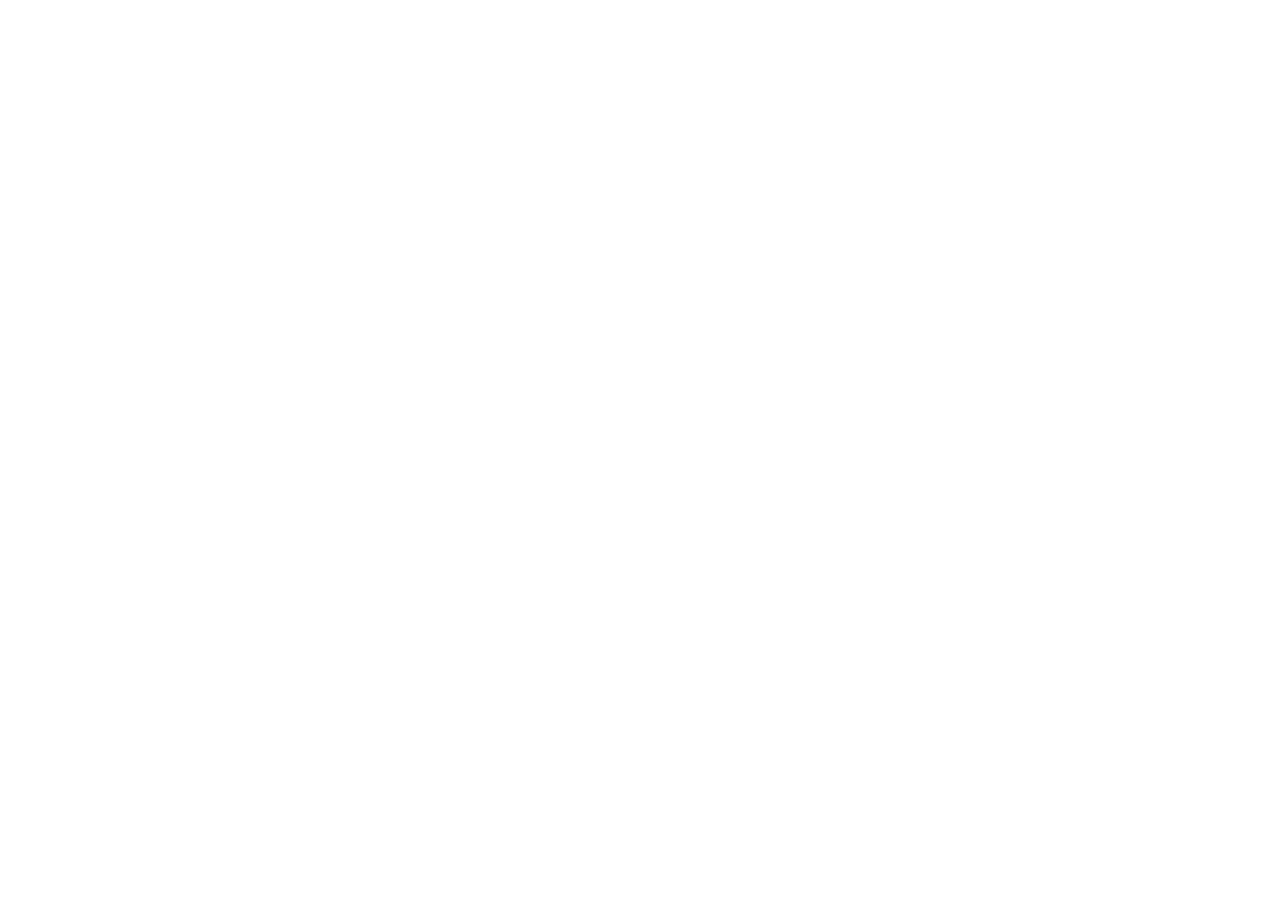
==== index.html @ 3fee432f "init project" ====
<!DOCTYPE html>
<html lang="en">

<head>
    <meta charset="UTF-8">
    <meta name="viewport" content="width=device-width, initial-scale=1.0">
    <title>Document</title>
</head>

<body>

</body>

</html>
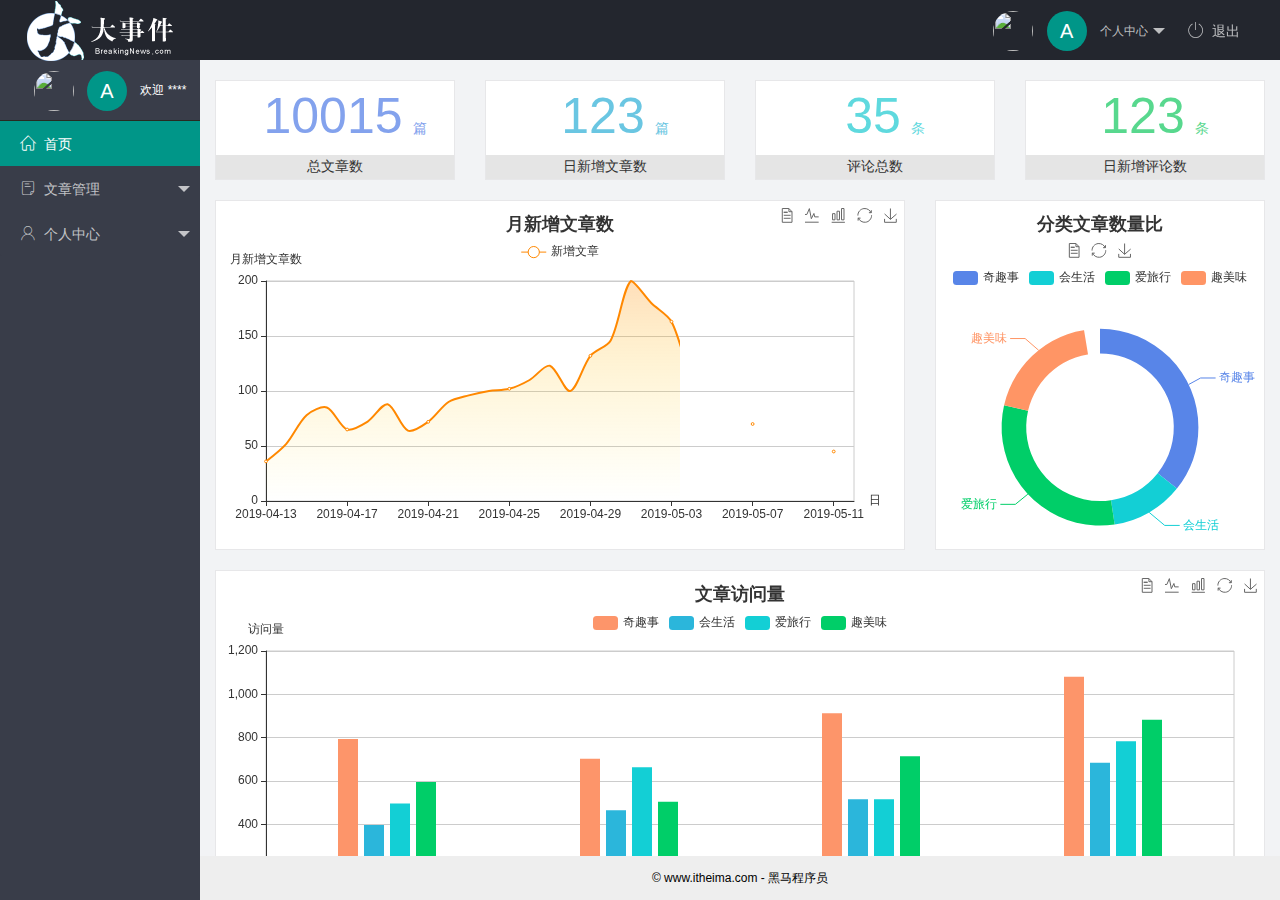
==== commit 5dd682ac: "完成了主页功能" ====
--- a/index.html
+++ b/index.html
@@ -4,11 +4,89 @@
 <head>
     <meta charset="UTF-8">
     <meta name="viewport" content="width=device-width, initial-scale=1.0">
-    <title>Document</title>
+    <title>大事件-后台首页</title>
+    <!-- 引入 layui 的css 文件 -->
+    <link rel="stylesheet" href="/assets/lib/layui/css/layui.css">
+    <!-- 导入字体图表的样式表 -->
+    <link rel="stylesheet" href="/assets/fonts/iconfont.css">
+    <!-- 导入自己的样式表 -->
+    <link rel="stylesheet" href="/assets/css/index.css">
 </head>
 
-<body>
+<body class="layui-layout-body">
+    <div class="layui-layout layui-layout-admin">
+        <!-- 头部区域 -->
+        <div class="layui-header">
+            <div class="layui-logo">
+                <img src="/assets/images/logo.png" alt="">
+            </div>
+            <ul class="layui-nav layui-layout-right">
+                <li class="layui-nav-item">
+                    <a href="javascript:;" class="userinfo">
+                        <img src="http://t.cn/RCzsdCq" class="layui-nav-img">
+                        <span class="text-avatar">A</span>
+                        个人中心
+                    </a>
+                    <dl class="layui-nav-child">
+                        <dd><a href="">基本资料</a></dd>
+                        <dd><a href="">更换头像</a></dd>
+                        <dd><a href="">重置密码</a></dd>
+                    </dl>
+                </li>
+                <li class="layui-nav-item" ><a href="javascript:;" id="btnLogout"><span class="iconfont icon-tuichu"></span>退出</a></li>
+            </ul>
+        </div>
 
+        <div class="layui-side layui-bg-black">
+            <div class="layui-side-scroll">
+                <!-- 头部头像区域 -->
+                <div class="userinfo">
+                    <img src="http://t.cn/RCzsdCq" class="layui-nav-img">
+                    <span class="text-avatar">A</span>
+                    <span id="welcome">欢迎 ****</span>
+                </div>
+                <!-- 左侧导航区域（可配合layui已有的垂直导航） -->
+                <ul class="layui-nav layui-nav-tree" lay-shrink="all">
+                    <li class="layui-nav-item layui-this"><a href="/home/dashboard.html" target="fm"><span
+                                class="iconfont icon-home"></span>首页</a></li>
+                    <li class="layui-nav-item">
+                        <a class="" href="javascript:;"><span class="iconfont icon-16"></span>文章管理</a>
+                        <dl class="layui-nav-child">
+                            <dd><a href="javascript:;"><i class="layui-icon layui-icon-app"></i>文章类别</a></dd>
+                            <dd><a href="javascript:;"><i class="layui-icon layui-icon-app"></i>文章列表</a></dd>
+                            <dd><a href="javascript:;"><i class="layui-icon layui-icon-app"></i>发表文章</a></dd>
+                        </dl>
+                    </li>
+                    <li class="layui-nav-item">
+                        <a href="javascript:;"><span class="iconfont icon-user"></span>个人中心</a>
+                        <dl class="layui-nav-child">
+                            <dd><a href="javascript:;"><i class="layui-icon layui-icon-app"></i>基本资料</a></dd>
+                            <dd><a href="javascript:;"><i class="layui-icon layui-icon-app"></i>更换头像</a></dd>
+                            <dd><a href="javascript:;"><i class="layui-icon layui-icon-app"></i>重置密码</a></dd>
+                        </dl>
+                    </li>
+                </ul>
+            </div>
+        </div>
+
+        <div class="layui-body">
+            <!-- 内容主体区域 -->
+            <iframe name="fm" src="/home/dashboard.html" frameborder="0"></iframe>
+        </div>
+
+        <div class="layui-footer">
+            <!-- 底部固定区域 -->
+            © www.itheima.com - 黑马程序员
+        </div>
+    </div>
+    <!-- 引入layui 的js文件 -->
+    <script src="/assets/lib/layui/layui.all.js"></script>
+    <!-- 引入jQuery文件 -->
+    <script src="/assets/lib/jquery.js"></script>
+    <!-- 引入自己封装的 baseAPI.js 文件 -->
+    <script src="/assets/js/baseAPI.js"></script>
+    <!-- 引入自己的 js 文件 -->
+    <script src="/assets/js/index.js"></script>
 </body>
 
 </html>--- a/assets/lib/layui/css/layui.css
+++ b/assets/lib/layui/css/layui.css
@@ -0,0 +1,2 @@
+/** layui-v2.5.5 MIT License By https://www.layui.com */
+ .layui-inline,img{display:inline-block;vertical-align:middle}h1,h2,h3,h4,h5,h6{font-weight:400}.layui-edge,.layui-header,.layui-inline,.layui-main{position:relative}.layui-body,.layui-edge,.layui-elip{overflow:hidden}.layui-btn,.layui-edge,.layui-inline,img{vertical-align:middle}.layui-btn,.layui-disabled,.layui-icon,.layui-unselect{-moz-user-select:none;-webkit-user-select:none;-ms-user-select:none}.layui-elip,.layui-form-checkbox span,.layui-form-pane .layui-form-label{text-overflow:ellipsis;white-space:nowrap}.layui-breadcrumb,.layui-tree-btnGroup{visibility:hidden}blockquote,body,button,dd,div,dl,dt,form,h1,h2,h3,h4,h5,h6,input,li,ol,p,pre,td,textarea,th,ul{margin:0;padding:0;-webkit-tap-highlight-color:rgba(0,0,0,0)}a:active,a:hover{outline:0}img{border:none}li{list-style:none}table{border-collapse:collapse;border-spacing:0}h4,h5,h6{font-size:100%}button,input,optgroup,option,select,textarea{font-family:inherit;font-size:inherit;font-style:inherit;font-weight:inherit;outline:0}pre{white-space:pre-wrap;white-space:-moz-pre-wrap;white-space:-pre-wrap;white-space:-o-pre-wrap;word-wrap:break-word}body{line-height:24px;font:14px Helvetica Neue,Helvetica,PingFang SC,Tahoma,Arial,sans-serif}hr{height:1px;margin:10px 0;border:0;clear:both}a{color:#333;text-decoration:none}a:hover{color:#777}a cite{font-style:normal;*cursor:pointer}.layui-border-box,.layui-border-box *{box-sizing:border-box}.layui-box,.layui-box *{box-sizing:content-box}.layui-clear{clear:both;*zoom:1}.layui-clear:after{content:'\20';clear:both;*zoom:1;display:block;height:0}.layui-inline{*display:inline;*zoom:1}.layui-edge{display:inline-block;width:0;height:0;border-width:6px;border-style:dashed;border-color:transparent}.layui-edge-top{top:-4px;border-bottom-color:#999;border-bottom-style:solid}.layui-edge-right{border-left-color:#999;border-left-style:solid}.layui-edge-bottom{top:2px;border-top-color:#999;border-top-style:solid}.layui-edge-left{border-right-color:#999;border-right-style:solid}.layui-disabled,.layui-disabled:hover{color:#d2d2d2!important;cursor:not-allowed!important}.layui-circle{border-radius:100%}.layui-show{display:block!important}.layui-hide{display:none!important}@font-face{font-family:layui-icon;src:url(../font/iconfont.eot?v=250);src:url(../font/iconfont.eot?v=250#iefix) format('embedded-opentype'),url(../font/iconfont.woff2?v=250) format('woff2'),url(../font/iconfont.woff?v=250) format('woff'),url(../font/iconfont.ttf?v=250) format('truetype'),url(../font/iconfont.svg?v=250#layui-icon) format('svg')}.layui-icon{font-family:layui-icon!important;font-size:16px;font-style:normal;-webkit-font-smoothing:antialiased;-moz-osx-font-smoothing:grayscale}.layui-icon-reply-fill:before{content:"\e611"}.layui-icon-set-fill:before{content:"\e614"}.layui-icon-menu-fill:before{content:"\e60f"}.layui-icon-search:before{content:"\e615"}.layui-icon-share:before{content:"\e641"}.layui-icon-set-sm:before{content:"\e620"}.layui-icon-engine:before{content:"\e628"}.layui-icon-close:before{content:"\1006"}.layui-icon-close-fill:before{content:"\1007"}.layui-icon-chart-screen:before{content:"\e629"}.layui-icon-star:before{content:"\e600"}.layui-icon-circle-dot:before{content:"\e617"}.layui-icon-chat:before{content:"\e606"}.layui-icon-release:before{content:"\e609"}.layui-icon-list:before{content:"\e60a"}.layui-icon-chart:before{content:"\e62c"}.layui-icon-ok-circle:before{content:"\1005"}.layui-icon-layim-theme:before{content:"\e61b"}.layui-icon-table:before{content:"\e62d"}.layui-icon-right:before{content:"\e602"}.layui-icon-left:before{content:"\e603"}.layui-icon-cart-simple:before{content:"\e698"}.layui-icon-face-cry:before{content:"\e69c"}.layui-icon-face-smile:before{content:"\e6af"}.layui-icon-survey:before{content:"\e6b2"}.layui-icon-tree:before{content:"\e62e"}.layui-icon-upload-circle:before{content:"\e62f"}.layui-icon-add-circle:before{content:"\e61f"}.layui-icon-download-circle:before{content:"\e601"}.layui-icon-templeate-1:before{content:"\e630"}.layui-icon-util:before{content:"\e631"}.layui-icon-face-surprised:before{content:"\e664"}.layui-icon-edit:before{content:"\e642"}.layui-icon-speaker:before{content:"\e645"}.layui-icon-down:before{content:"\e61a"}.layui-icon-file:before{content:"\e621"}.layui-icon-layouts:before{content:"\e632"}.layui-icon-rate-half:before{content:"\e6c9"}.layui-icon-add-circle-fine:before{content:"\e608"}.layui-icon-prev-circle:before{content:"\e633"}.layui-icon-read:before{content:"\e705"}.layui-icon-404:before{content:"\e61c"}.layui-icon-carousel:before{content:"\e634"}.layui-icon-help:before{content:"\e607"}.layui-icon-code-circle:before{content:"\e635"}.layui-icon-water:before{content:"\e636"}.layui-icon-username:before{content:"\e66f"}.layui-icon-find-fill:before{content:"\e670"}.layui-icon-about:before{content:"\e60b"}.layui-icon-location:before{content:"\e715"}.layui-icon-up:before{content:"\e619"}.layui-icon-pause:before{content:"\e651"}.layui-icon-date:before{content:"\e637"}.layui-icon-layim-uploadfile:before{content:"\e61d"}.layui-icon-delete:before{content:"\e640"}.layui-icon-play:before{content:"\e652"}.layui-icon-top:before{content:"\e604"}.layui-icon-friends:before{content:"\e612"}.layui-icon-refresh-3:before{content:"\e9aa"}.layui-icon-ok:before{content:"\e605"}.layui-icon-layer:before{content:"\e638"}.layui-icon-face-smile-fine:before{content:"\e60c"}.layui-icon-dollar:before{content:"\e659"}.layui-icon-group:before{content:"\e613"}.layui-icon-layim-download:before{content:"\e61e"}.layui-icon-picture-fine:before{content:"\e60d"}.layui-icon-link:before{content:"\e64c"}.layui-icon-diamond:before{content:"\e735"}.layui-icon-log:before{content:"\e60e"}.layui-icon-rate-solid:before{content:"\e67a"}.layui-icon-fonts-del:before{content:"\e64f"}.layui-icon-unlink:before{content:"\e64d"}.layui-icon-fonts-clear:before{content:"\e639"}.layui-icon-triangle-r:before{content:"\e623"}.layui-icon-circle:before{content:"\e63f"}.layui-icon-radio:before{content:"\e643"}.layui-icon-align-center:before{content:"\e647"}.layui-icon-align-right:before{content:"\e648"}.layui-icon-align-left:before{content:"\e649"}.layui-icon-loading-1:before{content:"\e63e"}.layui-icon-return:before{content:"\e65c"}.layui-icon-fonts-strong:before{content:"\e62b"}.layui-icon-upload:before{content:"\e67c"}.layui-icon-dialogue:before{content:"\e63a"}.layui-icon-video:before{content:"\e6ed"}.layui-icon-headset:before{content:"\e6fc"}.layui-icon-cellphone-fine:before{content:"\e63b"}.layui-icon-add-1:before{content:"\e654"}.layui-icon-face-smile-b:before{content:"\e650"}.layui-icon-fonts-html:before{content:"\e64b"}.layui-icon-form:before{content:"\e63c"}.layui-icon-cart:before{content:"\e657"}.layui-icon-camera-fill:before{content:"\e65d"}.layui-icon-tabs:before{content:"\e62a"}.layui-icon-fonts-code:before{content:"\e64e"}.layui-icon-fire:before{content:"\e756"}.layui-icon-set:before{content:"\e716"}.layui-icon-fonts-u:before{content:"\e646"}.layui-icon-triangle-d:before{content:"\e625"}.layui-icon-tips:before{content:"\e702"}.layui-icon-picture:before{content:"\e64a"}.layui-icon-more-vertical:before{content:"\e671"}.layui-icon-flag:before{content:"\e66c"}.layui-icon-loading:before{content:"\e63d"}.layui-icon-fonts-i:before{content:"\e644"}.layui-icon-refresh-1:before{content:"\e666"}.layui-icon-rmb:before{content:"\e65e"}.layui-icon-home:before{content:"\e68e"}.layui-icon-user:before{content:"\e770"}.layui-icon-notice:before{content:"\e667"}.layui-icon-login-weibo:before{content:"\e675"}.layui-icon-voice:before{content:"\e688"}.layui-icon-upload-drag:before{content:"\e681"}.layui-icon-login-qq:before{content:"\e676"}.layui-icon-snowflake:before{content:"\e6b1"}.layui-icon-file-b:before{content:"\e655"}.layui-icon-template:before{content:"\e663"}.layui-icon-auz:before{content:"\e672"}.layui-icon-console:before{content:"\e665"}.layui-icon-app:before{content:"\e653"}.layui-icon-prev:before{content:"\e65a"}.layui-icon-website:before{content:"\e7ae"}.layui-icon-next:before{content:"\e65b"}.layui-icon-component:before{content:"\e857"}.layui-icon-more:before{content:"\e65f"}.layui-icon-login-wechat:before{content:"\e677"}.layui-icon-shrink-right:before{content:"\e668"}.layui-icon-spread-left:before{content:"\e66b"}.layui-icon-camera:before{content:"\e660"}.layui-icon-note:before{content:"\e66e"}.layui-icon-refresh:before{content:"\e669"}.layui-icon-female:before{content:"\e661"}.layui-icon-male:before{content:"\e662"}.layui-icon-password:before{content:"\e673"}.layui-icon-senior:before{content:"\e674"}.layui-icon-theme:before{content:"\e66a"}.layui-icon-tread:before{content:"\e6c5"}.layui-icon-praise:before{content:"\e6c6"}.layui-icon-star-fill:before{content:"\e658"}.layui-icon-rate:before{content:"\e67b"}.layui-icon-template-1:before{content:"\e656"}.layui-icon-vercode:before{content:"\e679"}.layui-icon-cellphone:before{content:"\e678"}.layui-icon-screen-full:before{content:"\e622"}.layui-icon-screen-restore:before{content:"\e758"}.layui-icon-cols:before{content:"\e610"}.layui-icon-export:before{content:"\e67d"}.layui-icon-print:before{content:"\e66d"}.layui-icon-slider:before{content:"\e714"}.layui-icon-addition:before{content:"\e624"}.layui-icon-subtraction:before{content:"\e67e"}.layui-icon-service:before{content:"\e626"}.layui-icon-transfer:before{content:"\e691"}.layui-main{width:1140px;margin:0 auto}.layui-header{z-index:1000;height:60px}.layui-header a:hover{transition:all .5s;-webkit-transition:all .5s}.layui-side{position:fixed;left:0;top:0;bottom:0;z-index:999;width:200px;overflow-x:hidden}.layui-side-scroll{position:relative;width:220px;height:100%;overflow-x:hidden}.layui-body{position:absolute;left:200px;right:0;top:0;bottom:0;z-index:998;width:auto;overflow-y:auto;box-sizing:border-box}.layui-layout-body{overflow:hidden}.layui-layout-admin .layui-header{background-color:#23262E}.layui-layout-admin .layui-side{top:60px;width:200px;overflow-x:hidden}.layui-layout-admin .layui-body{position:fixed;top:60px;bottom:44px}.layui-layout-admin .layui-main{width:auto;margin:0 15px}.layui-layout-admin .layui-footer{position:fixed;left:200px;right:0;bottom:0;height:44px;line-height:44px;padding:0 15px;background-color:#eee}.layui-layout-admin .layui-logo{position:absolute;left:0;top:0;width:200px;height:100%;line-height:60px;text-align:center;color:#009688;font-size:16px}.layui-layout-admin .layui-header .layui-nav{background:0 0}.layui-layout-left{position:absolute!important;left:200px;top:0}.layui-layout-right{position:absolute!important;right:0;top:0}.layui-container{position:relative;margin:0 auto;padding:0 15px;box-sizing:border-box}.layui-fluid{position:relative;margin:0 auto;padding:0 15px}.layui-row:after,.layui-row:before{content:'';display:block;clear:both}.layui-col-lg1,.layui-col-lg10,.layui-col-lg11,.layui-col-lg12,.layui-col-lg2,.layui-col-lg3,.layui-col-lg4,.layui-col-lg5,.layui-col-lg6,.layui-col-lg7,.layui-col-lg8,.layui-col-lg9,.layui-col-md1,.layui-col-md10,.layui-col-md11,.layui-col-md12,.layui-col-md2,.layui-col-md3,.layui-col-md4,.layui-col-md5,.layui-col-md6,.layui-col-md7,.layui-col-md8,.layui-col-md9,.layui-col-sm1,.layui-col-sm10,.layui-col-sm11,.layui-col-sm12,.layui-col-sm2,.layui-col-sm3,.layui-col-sm4,.layui-col-sm5,.layui-col-sm6,.layui-col-sm7,.layui-col-sm8,.layui-col-sm9,.layui-col-xs1,.layui-col-xs10,.layui-col-xs11,.layui-col-xs12,.layui-col-xs2,.layui-col-xs3,.layui-col-xs4,.layui-col-xs5,.layui-col-xs6,.layui-col-xs7,.layui-col-xs8,.layui-col-xs9{position:relative;display:block;box-sizing:border-box}.layui-col-xs1,.layui-col-xs10,.layui-col-xs11,.layui-col-xs12,.layui-col-xs2,.layui-col-xs3,.layui-col-xs4,.layui-col-xs5,.layui-col-xs6,.layui-col-xs7,.layui-col-xs8,.layui-col-xs9{float:left}.layui-col-xs1{width:8.33333333%}.layui-col-xs2{width:16.66666667%}.layui-col-xs3{width:25%}.layui-col-xs4{width:33.33333333%}.layui-col-xs5{width:41.66666667%}.layui-col-xs6{width:50%}.layui-col-xs7{width:58.33333333%}.layui-col-xs8{width:66.66666667%}.layui-col-xs9{width:75%}.layui-col-xs10{width:83.33333333%}.layui-col-xs11{width:91.66666667%}.layui-col-xs12{width:100%}.layui-col-xs-offset1{margin-left:8.33333333%}.layui-col-xs-offset2{margin-left:16.66666667%}.layui-col-xs-offset3{margin-left:25%}.layui-col-xs-offset4{margin-left:33.33333333%}.layui-col-xs-offset5{margin-left:41.66666667%}.layui-col-xs-offset6{margin-left:50%}.layui-col-xs-offset7{margin-left:58.33333333%}.layui-col-xs-offset8{margin-left:66.66666667%}.layui-col-xs-offset9{margin-left:75%}.layui-col-xs-offset10{margin-left:83.33333333%}.layui-col-xs-offset11{margin-left:91.66666667%}.layui-col-xs-offset12{margin-left:100%}@media screen and (max-width:768px){.layui-hide-xs{display:none!important}.layui-show-xs-block{display:block!important}.layui-show-xs-inline{display:inline!important}.layui-show-xs-inline-block{display:inline-block!important}}@media screen and (min-width:768px){.layui-container{width:750px}.layui-hide-sm{display:none!important}.layui-show-sm-block{display:block!important}.layui-show-sm-inline{display:inline!important}.layui-show-sm-inline-block{display:inline-block!important}.layui-col-sm1,.layui-col-sm10,.layui-col-sm11,.layui-col-sm12,.layui-col-sm2,.layui-col-sm3,.layui-col-sm4,.layui-col-sm5,.layui-col-sm6,.layui-col-sm7,.layui-col-sm8,.layui-col-sm9{float:left}.layui-col-sm1{width:8.33333333%}.layui-col-sm2{width:16.66666667%}.layui-col-sm3{width:25%}.layui-col-sm4{width:33.33333333%}.layui-col-sm5{width:41.66666667%}.layui-col-sm6{width:50%}.layui-col-sm7{width:58.33333333%}.layui-col-sm8{width:66.66666667%}.layui-col-sm9{width:75%}.layui-col-sm10{width:83.33333333%}.layui-col-sm11{width:91.66666667%}.layui-col-sm12{width:100%}.layui-col-sm-offset1{margin-left:8.33333333%}.layui-col-sm-offset2{margin-left:16.66666667%}.layui-col-sm-offset3{margin-left:25%}.layui-col-sm-offset4{margin-left:33.33333333%}.layui-col-sm-offset5{margin-left:41.66666667%}.layui-col-sm-offset6{margin-left:50%}.layui-col-sm-offset7{margin-left:58.33333333%}.layui-col-sm-offset8{margin-left:66.66666667%}.layui-col-sm-offset9{margin-left:75%}.layui-col-sm-offset10{margin-left:83.33333333%}.layui-col-sm-offset11{margin-left:91.66666667%}.layui-col-sm-offset12{margin-left:100%}}@media screen and (min-width:992px){.layui-container{width:970px}.layui-hide-md{display:none!important}.layui-show-md-block{display:block!important}.layui-show-md-inline{display:inline!important}.layui-show-md-inline-block{display:inline-block!important}.layui-col-md1,.layui-col-md10,.layui-col-md11,.layui-col-md12,.layui-col-md2,.layui-col-md3,.layui-col-md4,.layui-col-md5,.layui-col-md6,.layui-col-md7,.layui-col-md8,.layui-col-md9{float:left}.layui-col-md1{width:8.33333333%}.layui-col-md2{width:16.66666667%}.layui-col-md3{width:25%}.layui-col-md4{width:33.33333333%}.layui-col-md5{width:41.66666667%}.layui-col-md6{width:50%}.layui-col-md7{width:58.33333333%}.layui-col-md8{width:66.66666667%}.layui-col-md9{width:75%}.layui-col-md10{width:83.33333333%}.layui-col-md11{width:91.66666667%}.layui-col-md12{width:100%}.layui-col-md-offset1{margin-left:8.33333333%}.layui-col-md-offset2{margin-left:16.66666667%}.layui-col-md-offset3{margin-left:25%}.layui-col-md-offset4{margin-left:33.33333333%}.layui-col-md-offset5{margin-left:41.66666667%}.layui-col-md-offset6{margin-left:50%}.layui-col-md-offset7{margin-left:58.33333333%}.layui-col-md-offset8{margin-left:66.66666667%}.layui-col-md-offset9{margin-left:75%}.layui-col-md-offset10{margin-left:83.33333333%}.layui-col-md-offset11{margin-left:91.66666667%}.layui-col-md-offset12{margin-left:100%}}@media screen and (min-width:1200px){.layui-container{width:1170px}.layui-hide-lg{display:none!important}.layui-show-lg-block{display:block!important}.layui-show-lg-inline{display:inline!important}.layui-show-lg-inline-block{display:inline-block!important}.layui-col-lg1,.layui-col-lg10,.layui-col-lg11,.layui-col-lg12,.layui-col-lg2,.layui-col-lg3,.layui-col-lg4,.layui-col-lg5,.layui-col-lg6,.layui-col-lg7,.layui-col-lg8,.layui-col-lg9{float:left}.layui-col-lg1{width:8.33333333%}.layui-col-lg2{width:16.66666667%}.layui-col-lg3{width:25%}.layui-col-lg4{width:33.33333333%}.layui-col-lg5{width:41.66666667%}.layui-col-lg6{width:50%}.layui-col-lg7{width:58.33333333%}.layui-col-lg8{width:66.66666667%}.layui-col-lg9{width:75%}.layui-col-lg10{width:83.33333333%}.layui-col-lg11{width:91.66666667%}.layui-col-lg12{width:100%}.layui-col-lg-offset1{margin-left:8.33333333%}.layui-col-lg-offset2{margin-left:16.66666667%}.layui-col-lg-offset3{margin-left:25%}.layui-col-lg-offset4{margin-left:33.33333333%}.layui-col-lg-offset5{margin-left:41.66666667%}.layui-col-lg-offset6{margin-left:50%}.layui-col-lg-offset7{margin-left:58.33333333%}.layui-col-lg-offset8{margin-left:66.66666667%}.layui-col-lg-offset9{margin-left:75%}.layui-col-lg-offset10{margin-left:83.33333333%}.layui-col-lg-offset11{margin-left:91.66666667%}.layui-col-lg-offset12{margin-left:100%}}.layui-col-space1{margin:-.5px}.layui-col-space1>*{padding:.5px}.layui-col-space3{margin:-1.5px}.layui-col-space3>*{padding:1.5px}.layui-col-space5{margin:-2.5px}.layui-col-space5>*{padding:2.5px}.layui-col-space8{margin:-3.5px}.layui-col-space8>*{padding:3.5px}.layui-col-space10{margin:-5px}.layui-col-space10>*{padding:5px}.layui-col-space12{margin:-6px}.layui-col-space12>*{padding:6px}.layui-col-space15{margin:-7.5px}.layui-col-space15>*{padding:7.5px}.layui-col-space18{margin:-9px}.layui-col-space18>*{padding:9px}.layui-col-space20{margin:-10px}.layui-col-space20>*{padding:10px}.layui-col-space22{margin:-11px}.layui-col-space22>*{padding:11px}.layui-col-space25{margin:-12.5px}.layui-col-space25>*{padding:12.5px}.layui-col-space30{margin:-15px}.layui-col-space30>*{padding:15px}.layui-btn,.layui-input,.layui-select,.layui-textarea,.layui-upload-button{outline:0;-webkit-appearance:none;transition:all .3s;-webkit-transition:all .3s;box-sizing:border-box}.layui-elem-quote{margin-bottom:10px;padding:15px;line-height:22px;border-left:5px solid #009688;border-radius:0 2px 2px 0;background-color:#f2f2f2}.layui-quote-nm{border-style:solid;border-width:1px 1px 1px 5px;background:0 0}.layui-elem-field{margin-bottom:10px;padding:0;border-width:1px;border-style:solid}.layui-elem-field legend{margin-left:20px;padding:0 10px;font-size:20px;font-weight:300}.layui-field-title{margin:10px 0 20px;border-width:1px 0 0}.layui-field-box{padding:10px 15px}.layui-field-title .layui-field-box{padding:10px 0}.layui-progress{position:relative;height:6px;border-radius:20px;background-color:#e2e2e2}.layui-progress-bar{position:absolute;left:0;top:0;width:0;max-width:100%;height:6px;border-radius:20px;text-align:right;background-color:#5FB878;transition:all .3s;-webkit-transition:all .3s}.layui-progress-big,.layui-progress-big .layui-progress-bar{height:18px;line-height:18px}.layui-progress-text{position:relative;top:-20px;line-height:18px;font-size:12px;color:#666}.layui-progress-big .layui-progress-text{position:static;padding:0 10px;color:#fff}.layui-collapse{border-width:1px;border-style:solid;border-radius:2px}.layui-colla-content,.layui-colla-item{border-top-width:1px;border-top-style:solid}.layui-colla-item:first-child{border-top:none}.layui-colla-title{position:relative;height:42px;line-height:42px;padding:0 15px 0 35px;color:#333;background-color:#f2f2f2;cursor:pointer;font-size:14px;overflow:hidden}.layui-colla-content{display:none;padding:10px 15px;line-height:22px;color:#666}.layui-colla-icon{position:absolute;left:15px;top:0;font-size:14px}.layui-card{margin-bottom:15px;border-radius:2px;background-color:#fff;box-shadow:0 1px 2px 0 rgba(0,0,0,.05)}.layui-card:last-child{margin-bottom:0}.layui-card-header{position:relative;height:42px;line-height:42px;padding:0 15px;border-bottom:1px solid #f6f6f6;color:#333;border-radius:2px 2px 0 0;font-size:14px}.layui-bg-black,.layui-bg-blue,.layui-bg-cyan,.layui-bg-green,.layui-bg-orange,.layui-bg-red{color:#fff!important}.layui-card-body{position:relative;padding:10px 15px;line-height:24px}.layui-card-body[pad15]{padding:15px}.layui-card-body[pad20]{padding:20px}.layui-card-body .layui-table{margin:5px 0}.layui-card .layui-tab{margin:0}.layui-panel-window{position:relative;padding:15px;border-radius:0;border-top:5px solid #E6E6E6;background-color:#fff}.layui-auxiliar-moving{position:fixed;left:0;right:0;top:0;bottom:0;width:100%;height:100%;background:0 0;z-index:9999999999}.layui-form-label,.layui-form-mid,.layui-form-select,.layui-input-block,.layui-input-inline,.layui-textarea{position:relative}.layui-bg-red{background-color:#FF5722!important}.layui-bg-orange{background-color:#FFB800!important}.layui-bg-green{background-color:#009688!important}.layui-bg-cyan{background-color:#2F4056!important}.layui-bg-blue{background-color:#1E9FFF!important}.layui-bg-black{background-color:#393D49!important}.layui-bg-gray{background-color:#eee!important;color:#666!important}.layui-badge-rim,.layui-colla-content,.layui-colla-item,.layui-collapse,.layui-elem-field,.layui-form-pane .layui-form-item[pane],.layui-form-pane .layui-form-label,.layui-input,.layui-layedit,.layui-layedit-tool,.layui-quote-nm,.layui-select,.layui-tab-bar,.layui-tab-card,.layui-tab-title,.layui-tab-title .layui-this:after,.layui-textarea{border-color:#e6e6e6}.layui-timeline-item:before,hr{background-color:#e6e6e6}.layui-text{line-height:22px;font-size:14px;color:#666}.layui-text h1,.layui-text h2,.layui-text h3{font-weight:500;color:#333}.layui-text h1{font-size:30px}.layui-text h2{font-size:24px}.layui-text h3{font-size:18px}.layui-text a:not(.layui-btn){color:#01AAED}.layui-text a:not(.layui-btn):hover{text-decoration:underline}.layui-text ul{padding:5px 0 5px 15px}.layui-text ul li{margin-top:5px;list-style-type:disc}.layui-text em,.layui-word-aux{color:#999!important;padding:0 5px!important}.layui-btn{display:inline-block;height:38px;line-height:38px;padding:0 18px;background-color:#009688;color:#fff;white-space:nowrap;text-align:center;font-size:14px;border:none;border-radius:2px;cursor:pointer}.layui-btn:hover{opacity:.8;filter:alpha(opacity=80);color:#fff}.layui-btn:active{opacity:1;filter:alpha(opacity=100)}.layui-btn+.layui-btn{margin-left:10px}.layui-btn-container{font-size:0}.layui-btn-container .layui-btn{margin-right:10px;margin-bottom:10px}.layui-btn-container .layui-btn+.layui-btn{margin-left:0}.layui-table .layui-btn-container .layui-btn{margin-bottom:9px}.layui-btn-radius{border-radius:100px}.layui-btn .layui-icon{margin-right:3px;font-size:18px;vertical-align:bottom;vertical-align:middle\9}.layui-btn-primary{border:1px solid #C9C9C9;background-color:#fff;color:#555}.layui-btn-primary:hover{border-color:#009688;color:#333}.layui-btn-normal{background-color:#1E9FFF}.layui-btn-warm{background-color:#FFB800}.layui-btn-danger{background-color:#FF5722}.layui-btn-checked{background-color:#5FB878}.layui-btn-disabled,.layui-btn-disabled:active,.layui-btn-disabled:hover{border:1px solid #e6e6e6;background-color:#FBFBFB;color:#C9C9C9;cursor:not-allowed;opacity:1}.layui-btn-lg{height:44px;line-height:44px;padding:0 25px;font-size:16px}.layui-btn-sm{height:30px;line-height:30px;padding:0 10px;font-size:12px}.layui-btn-sm i{font-size:16px!important}.layui-btn-xs{height:22px;line-height:22px;padding:0 5px;font-size:12px}.layui-btn-xs i{font-size:14px!important}.layui-btn-group{display:inline-block;vertical-align:middle;font-size:0}.layui-btn-group .layui-btn{margin-left:0!important;margin-right:0!important;border-left:1px solid rgba(255,255,255,.5);border-radius:0}.layui-btn-group .layui-btn-primary{border-left:none}.layui-btn-group .layui-btn-primary:hover{border-color:#C9C9C9;color:#009688}.layui-btn-group .layui-btn:first-child{border-left:none;border-radius:2px 0 0 2px}.layui-btn-group .layui-btn-primary:first-child{border-left:1px solid #c9c9c9}.layui-btn-group .layui-btn:last-child{border-radius:0 2px 2px 0}.layui-btn-group .layui-btn+.layui-btn{margin-left:0}.layui-btn-group+.layui-btn-group{margin-left:10px}.layui-btn-fluid{width:100%}.layui-input,.layui-select,.layui-textarea{height:38px;line-height:1.3;line-height:38px\9;border-width:1px;border-style:solid;background-color:#fff;border-radius:2px}.layui-input::-webkit-input-placeholder,.layui-select::-webkit-input-placeholder,.layui-textarea::-webkit-input-placeholder{line-height:1.3}.layui-input,.layui-textarea{display:block;width:100%;padding-left:10px}.layui-input:hover,.layui-textarea:hover{border-color:#D2D2D2!important}.layui-input:focus,.layui-textarea:focus{border-color:#C9C9C9!important}.layui-textarea{min-height:100px;height:auto;line-height:20px;padding:6px 10px;resize:vertical}.layui-select{padding:0 10px}.layui-form input[type=checkbox],.layui-form input[type=radio],.layui-form select{display:none}.layui-form [lay-ignore]{display:initial}.layui-form-item{margin-bottom:15px;clear:both;*zoom:1}.layui-form-item:after{content:'\20';clear:both;*zoom:1;display:block;height:0}.layui-form-label{float:left;display:block;padding:9px 15px;width:80px;font-weight:400;line-height:20px;text-align:right}.layui-form-label-col{display:block;float:none;padding:9px 0;line-height:20px;text-align:left}.layui-form-item .layui-inline{margin-bottom:5px;margin-right:10px}.layui-input-block{margin-left:110px;min-height:36px}.layui-input-inline{display:inline-block;vertical-align:middle}.layui-form-item .layui-input-inline{float:left;width:190px;margin-right:10px}.layui-form-text .layui-input-inline{width:auto}.layui-form-mid{float:left;display:block;padding:9px 0!important;line-height:20px;margin-right:10px}.layui-form-danger+.layui-form-select .layui-input,.layui-form-danger:focus{border-color:#FF5722!important}.layui-form-select .layui-input{padding-right:30px;cursor:pointer}.layui-form-select .layui-edge{position:absolute;right:10px;top:50%;margin-top:-3px;cursor:pointer;border-width:6px;border-top-color:#c2c2c2;border-top-style:solid;transition:all .3s;-webkit-transition:all .3s}.layui-form-select dl{display:none;position:absolute;left:0;top:42px;padding:5px 0;z-index:899;min-width:100%;border:1px solid #d2d2d2;max-height:300px;overflow-y:auto;background-color:#fff;border-radius:2px;box-shadow:0 2px 4px rgba(0,0,0,.12);box-sizing:border-box}.layui-form-select dl dd,.layui-form-select dl dt{padding:0 10px;line-height:36px;white-space:nowrap;overflow:hidden;text-overflow:ellipsis}.layui-form-select dl dt{font-size:12px;color:#999}.layui-form-select dl dd{cursor:pointer}.layui-form-select dl dd:hover{background-color:#f2f2f2;-webkit-transition:.5s all;transition:.5s all}.layui-form-select .layui-select-group dd{padding-left:20px}.layui-form-select dl dd.layui-select-tips{padding-left:10px!important;color:#999}.layui-form-select dl dd.layui-this{background-color:#5FB878;color:#fff}.layui-form-checkbox,.layui-form-select dl dd.layui-disabled{background-color:#fff}.layui-form-selected dl{display:block}.layui-form-checkbox,.layui-form-checkbox *,.layui-form-switch{display:inline-block;vertical-align:middle}.layui-form-selected .layui-edge{margin-top:-9px;-webkit-transform:rotate(180deg);transform:rotate(180deg);margin-top:-3px\9}:root .layui-form-selected .layui-edge{margin-top:-9px\0/IE9}.layui-form-selectup dl{top:auto;bottom:42px}.layui-select-none{margin:5px 0;text-align:center;color:#999}.layui-select-disabled .layui-disabled{border-color:#eee!important}.layui-select-disabled .layui-edge{border-top-color:#d2d2d2}.layui-form-checkbox{position:relative;height:30px;line-height:30px;margin-right:10px;padding-right:30px;cursor:pointer;font-size:0;-webkit-transition:.1s linear;transition:.1s linear;box-sizing:border-box}.layui-form-checkbox span{padding:0 10px;height:100%;font-size:14px;border-radius:2px 0 0 2px;background-color:#d2d2d2;color:#fff;overflow:hidden}.layui-form-checkbox:hover span{background-color:#c2c2c2}.layui-form-checkbox i{position:absolute;right:0;top:0;width:30px;height:28px;border:1px solid #d2d2d2;border-left:none;border-radius:0 2px 2px 0;color:#fff;font-size:20px;text-align:center}.layui-form-checkbox:hover i{border-color:#c2c2c2;color:#c2c2c2}.layui-form-checked,.layui-form-checked:hover{border-color:#5FB878}.layui-form-checked span,.layui-form-checked:hover span{background-color:#5FB878}.layui-form-checked i,.layui-form-checked:hover i{color:#5FB878}.layui-form-item .layui-form-checkbox{margin-top:4px}.layui-form-checkbox[lay-skin=primary]{height:auto!important;line-height:normal!important;min-width:18px;min-height:18px;border:none!important;margin-right:0;padding-left:28px;padding-right:0;background:0 0}.layui-form-checkbox[lay-skin=primary] span{padding-left:0;padding-right:15px;line-height:18px;background:0 0;color:#666}.layui-form-checkbox[lay-skin=primary] i{right:auto;left:0;width:16px;height:16px;line-height:16px;border:1px solid #d2d2d2;font-size:12px;border-radius:2px;background-color:#fff;-webkit-transition:.1s linear;transition:.1s linear}.layui-form-checkbox[lay-skin=primary]:hover i{border-color:#5FB878;color:#fff}.layui-form-checked[lay-skin=primary] i{border-color:#5FB878!important;background-color:#5FB878;color:#fff}.layui-checkbox-disbaled[lay-skin=primary] span{background:0 0!important;color:#c2c2c2}.layui-checkbox-disbaled[lay-skin=primary]:hover i{border-color:#d2d2d2}.layui-form-item .layui-form-checkbox[lay-skin=primary]{margin-top:10px}.layui-form-switch{position:relative;height:22px;line-height:22px;min-width:35px;padding:0 5px;margin-top:8px;border:1px solid #d2d2d2;border-radius:20px;cursor:pointer;background-color:#fff;-webkit-transition:.1s linear;transition:.1s linear}.layui-form-switch i{position:absolute;left:5px;top:3px;width:16px;height:16px;border-radius:20px;background-color:#d2d2d2;-webkit-transition:.1s linear;transition:.1s linear}.layui-form-switch em{position:relative;top:0;width:25px;margin-left:21px;padding:0!important;text-align:center!important;color:#999!important;font-style:normal!important;font-size:12px}.layui-form-onswitch{border-color:#5FB878;background-color:#5FB878}.layui-checkbox-disbaled,.layui-checkbox-disbaled i{border-color:#e2e2e2!important}.layui-form-onswitch i{left:100%;margin-left:-21px;background-color:#fff}.layui-form-onswitch em{margin-left:5px;margin-right:21px;color:#fff!important}.layui-checkbox-disbaled span{background-color:#e2e2e2!important}.layui-checkbox-disbaled:hover i{color:#fff!important}[lay-radio]{display:none}.layui-form-radio,.layui-form-radio *{display:inline-block;vertical-align:middle}.layui-form-radio{line-height:28px;margin:6px 10px 0 0;padding-right:10px;cursor:pointer;font-size:0}.layui-form-radio *{font-size:14px}.layui-form-radio>i{margin-right:8px;font-size:22px;color:#c2c2c2}.layui-form-radio>i:hover,.layui-form-radioed>i{color:#5FB878}.layui-radio-disbaled>i{color:#e2e2e2!important}.layui-form-pane .layui-form-label{width:110px;padding:8px 15px;height:38px;line-height:20px;border-width:1px;border-style:solid;border-radius:2px 0 0 2px;text-align:center;background-color:#FBFBFB;overflow:hidden;box-sizing:border-box}.layui-form-pane .layui-input-inline{margin-left:-1px}.layui-form-pane .layui-input-block{margin-left:110px;left:-1px}.layui-form-pane .layui-input{border-radius:0 2px 2px 0}.layui-form-pane .layui-form-text .layui-form-label{float:none;width:100%;border-radius:2px;box-sizing:border-box;text-align:left}.layui-form-pane .layui-form-text .layui-input-inline{display:block;margin:0;top:-1px;clear:both}.layui-form-pane .layui-form-text .layui-input-block{margin:0;left:0;top:-1px}.layui-form-pane .layui-form-text .layui-textarea{min-height:100px;border-radius:0 0 2px 2px}.layui-form-pane .layui-form-checkbox{margin:4px 0 4px 10px}.layui-form-pane .layui-form-radio,.layui-form-pane .layui-form-switch{margin-top:6px;margin-left:10px}.layui-form-pane .layui-form-item[pane]{position:relative;border-width:1px;border-style:solid}.layui-form-pane .layui-form-item[pane] .layui-form-label{position:absolute;left:0;top:0;height:100%;border-width:0 1px 0 0}.layui-form-pane .layui-form-item[pane] .layui-input-inline{margin-left:110px}@media screen and (max-width:450px){.layui-form-item .layui-form-label{text-overflow:ellipsis;overflow:hidden;white-space:nowrap}.layui-form-item .layui-inline{display:block;margin-right:0;margin-bottom:20px;clear:both}.layui-form-item .layui-inline:after{content:'\20';clear:both;display:block;height:0}.layui-form-item .layui-input-inline{display:block;float:none;left:-3px;width:auto;margin:0 0 10px 112px}.layui-form-item .layui-input-inline+.layui-form-mid{margin-left:110px;top:-5px;padding:0}.layui-form-item .layui-form-checkbox{margin-right:5px;margin-bottom:5px}}.layui-layedit{border-width:1px;border-style:solid;border-radius:2px}.layui-layedit-tool{padding:3px 5px;border-bottom-width:1px;border-bottom-style:solid;font-size:0}.layedit-tool-fixed{position:fixed;top:0;border-top:1px solid #e2e2e2}.layui-layedit-tool .layedit-tool-mid,.layui-layedit-tool .layui-icon{display:inline-block;vertical-align:middle;text-align:center;font-size:14px}.layui-layedit-tool .layui-icon{position:relative;width:32px;height:30px;line-height:30px;margin:3px 5px;color:#777;cursor:pointer;border-radius:2px}.layui-layedit-tool .layui-icon:hover{color:#393D49}.layui-layedit-tool .layui-icon:active{color:#000}.layui-layedit-tool .layedit-tool-active{background-color:#e2e2e2;color:#000}.layui-layedit-tool .layui-disabled,.layui-layedit-tool .layui-disabled:hover{color:#d2d2d2;cursor:not-allowed}.layui-layedit-tool .layedit-tool-mid{width:1px;height:18px;margin:0 10px;background-color:#d2d2d2}.layedit-tool-html{width:50px!important;font-size:30px!important}.layedit-tool-b,.layedit-tool-code,.layedit-tool-help{font-size:16px!important}.layedit-tool-d,.layedit-tool-face,.layedit-tool-image,.layedit-tool-unlink{font-size:18px!important}.layedit-tool-image input{position:absolute;font-size:0;left:0;top:0;width:100%;height:100%;opacity:.01;filter:Alpha(opacity=1);cursor:pointer}.layui-layedit-iframe iframe{display:block;width:100%}#LAY_layedit_code{overflow:hidden}.layui-laypage{display:inline-block;*display:inline;*zoom:1;vertical-align:middle;margin:10px 0;font-size:0}.layui-laypage>a:first-child,.layui-laypage>a:first-child em{border-radius:2px 0 0 2px}.layui-laypage>a:last-child,.layui-laypage>a:last-child em{border-radius:0 2px 2px 0}.layui-laypage>:first-child{margin-left:0!important}.layui-laypage>:last-child{margin-right:0!important}.layui-laypage a,.layui-laypage button,.layui-laypage input,.layui-laypage select,.layui-laypage span{border:1px solid #e2e2e2}.layui-laypage a,.layui-laypage span{display:inline-block;*display:inline;*zoom:1;vertical-align:middle;padding:0 15px;height:28px;line-height:28px;margin:0 -1px 5px 0;background-color:#fff;color:#333;font-size:12px}.layui-flow-more a *,.layui-laypage input,.layui-table-view select[lay-ignore]{display:inline-block}.layui-laypage a:hover{color:#009688}.layui-laypage em{font-style:normal}.layui-laypage .layui-laypage-spr{color:#999;font-weight:700}.layui-laypage a{text-decoration:none}.layui-laypage .layui-laypage-curr{position:relative}.layui-laypage .layui-laypage-curr em{position:relative;color:#fff}.layui-laypage .layui-laypage-curr .layui-laypage-em{position:absolute;left:-1px;top:-1px;padding:1px;width:100%;height:100%;background-color:#009688}.layui-laypage-em{border-radius:2px}.layui-laypage-next em,.layui-laypage-prev em{font-family:Sim sun;font-size:16px}.layui-laypage .layui-laypage-count,.layui-laypage .layui-laypage-limits,.layui-laypage .layui-laypage-refresh,.layui-laypage .layui-laypage-skip{margin-left:10px;margin-right:10px;padding:0;border:none}.layui-laypage .layui-laypage-limits,.layui-laypage .layui-laypage-refresh{vertical-align:top}.layui-laypage .layui-laypage-refresh i{font-size:18px;cursor:pointer}.layui-laypage select{height:22px;padding:3px;border-radius:2px;cursor:pointer}.layui-laypage .layui-laypage-skip{height:30px;line-height:30px;color:#999}.layui-laypage button,.layui-laypage input{height:30px;line-height:30px;border-radius:2px;vertical-align:top;background-color:#fff;box-sizing:border-box}.layui-laypage input{width:40px;margin:0 10px;padding:0 3px;text-align:center}.layui-laypage input:focus,.layui-laypage select:focus{border-color:#009688!important}.layui-laypage button{margin-left:10px;padding:0 10px;cursor:pointer}.layui-table,.layui-table-view{margin:10px 0}.layui-flow-more{margin:10px 0;text-align:center;color:#999;font-size:14px}.layui-flow-more a{height:32px;line-height:32px}.layui-flow-more a *{vertical-align:top}.layui-flow-more a cite{padding:0 20px;border-radius:3px;background-color:#eee;color:#333;font-style:normal}.layui-flow-more a cite:hover{opacity:.8}.layui-flow-more a i{font-size:30px;color:#737383}.layui-table{width:100%;background-color:#fff;color:#666}.layui-table tr{transition:all .3s;-webkit-transition:all .3s}.layui-table th{text-align:left;font-weight:400}.layui-table tbody tr:hover,.layui-table thead tr,.layui-table-click,.layui-table-header,.layui-table-hover,.layui-table-mend,.layui-table-patch,.layui-table-tool,.layui-table-total,.layui-table-total tr,.layui-table[lay-even] tr:nth-child(even){background-color:#f2f2f2}.layui-table td,.layui-table th,.layui-table-col-set,.layui-table-fixed-r,.layui-table-grid-down,.layui-table-header,.layui-table-page,.layui-table-tips-main,.layui-table-tool,.layui-table-total,.layui-table-view,.layui-table[lay-skin=line],.layui-table[lay-skin=row]{border-width:1px;border-style:solid;border-color:#e6e6e6}.layui-table td,.layui-table th{position:relative;padding:9px 15px;min-height:20px;line-height:20px;font-size:14px}.layui-table[lay-skin=line] td,.layui-table[lay-skin=line] th{border-width:0 0 1px}.layui-table[lay-skin=row] td,.layui-table[lay-skin=row] th{border-width:0 1px 0 0}.layui-table[lay-skin=nob] td,.layui-table[lay-skin=nob] th{border:none}.layui-table img{max-width:100px}.layui-table[lay-size=lg] td,.layui-table[lay-size=lg] th{padding:15px 30px}.layui-table-view .layui-table[lay-size=lg] .layui-table-cell{height:40px;line-height:40px}.layui-table[lay-size=sm] td,.layui-table[lay-size=sm] th{font-size:12px;padding:5px 10px}.layui-table-view .layui-table[lay-size=sm] .layui-table-cell{height:20px;line-height:20px}.layui-table[lay-data]{display:none}.layui-table-box{position:relative;overflow:hidden}.layui-table-view .layui-table{position:relative;width:auto;margin:0}.layui-table-view .layui-table[lay-skin=line]{border-width:0 1px 0 0}.layui-table-view .layui-table[lay-skin=row]{border-width:0 0 1px}.layui-table-view .layui-table td,.layui-table-view .layui-table th{padding:5px 0;border-top:none;border-left:none}.layui-table-view .layui-table th.layui-unselect .layui-table-cell span{cursor:pointer}.layui-table-view .layui-table td{cursor:default}.layui-table-view .layui-table td[data-edit=text]{cursor:text}.layui-table-view .layui-form-checkbox[lay-skin=primary] i{width:18px;height:18px}.layui-table-view .layui-form-radio{line-height:0;padding:0}.layui-table-view .layui-form-radio>i{margin:0;font-size:20px}.layui-table-init{position:absolute;left:0;top:0;width:100%;height:100%;text-align:center;z-index:110}.layui-table-init .layui-icon{position:absolute;left:50%;top:50%;margin:-15px 0 0 -15px;font-size:30px;color:#c2c2c2}.layui-table-header{border-width:0 0 1px;overflow:hidden}.layui-table-header .layui-table{margin-bottom:-1px}.layui-table-tool .layui-inline[lay-event]{position:relative;width:26px;height:26px;padding:5px;line-height:16px;margin-right:10px;text-align:center;color:#333;border:1px solid #ccc;cursor:pointer;-webkit-transition:.5s all;transition:.5s all}.layui-table-tool .layui-inline[lay-event]:hover{border:1px solid #999}.layui-table-tool-temp{padding-right:120px}.layui-table-tool-self{position:absolute;right:17px;top:10px}.layui-table-tool .layui-table-tool-self .layui-inline[lay-event]{margin:0 0 0 10px}.layui-table-tool-panel{position:absolute;top:29px;left:-1px;padding:5px 0;min-width:150px;min-height:40px;border:1px solid #d2d2d2;text-align:left;overflow-y:auto;background-color:#fff;box-shadow:0 2px 4px rgba(0,0,0,.12)}.layui-table-cell,.layui-table-tool-panel li{overflow:hidden;text-overflow:ellipsis;white-space:nowrap}.layui-table-tool-panel li{padding:0 10px;line-height:30px;-webkit-transition:.5s all;transition:.5s all}.layui-table-tool-panel li .layui-form-checkbox[lay-skin=primary]{width:100%;padding-left:28px}.layui-table-tool-panel li:hover{background-color:#f2f2f2}.layui-table-tool-panel li .layui-form-checkbox[lay-skin=primary] i{position:absolute;left:0;top:0}.layui-table-tool-panel li .layui-form-checkbox[lay-skin=primary] span{padding:0}.layui-table-tool .layui-table-tool-self .layui-table-tool-panel{left:auto;right:-1px}.layui-table-col-set{position:absolute;right:0;top:0;width:20px;height:100%;border-width:0 0 0 1px;background-color:#fff}.layui-table-sort{width:10px;height:20px;margin-left:5px;cursor:pointer!important}.layui-table-sort .layui-edge{position:absolute;left:5px;border-width:5px}.layui-table-sort .layui-table-sort-asc{top:3px;border-top:none;border-bottom-style:solid;border-bottom-color:#b2b2b2}.layui-table-sort .layui-table-sort-asc:hover{border-bottom-color:#666}.layui-table-sort .layui-table-sort-desc{bottom:5px;border-bottom:none;border-top-style:solid;border-top-color:#b2b2b2}.layui-table-sort .layui-table-sort-desc:hover{border-top-color:#666}.layui-table-sort[lay-sort=asc] .layui-table-sort-asc{border-bottom-color:#000}.layui-table-sort[lay-sort=desc] .layui-table-sort-desc{border-top-color:#000}.layui-table-cell{height:28px;line-height:28px;padding:0 15px;position:relative;box-sizing:border-box}.layui-table-cell .layui-form-checkbox[lay-skin=primary]{top:-1px;padding:0}.layui-table-cell .layui-table-link{color:#01AAED}.laytable-cell-checkbox,.laytable-cell-numbers,.laytable-cell-radio,.laytable-cell-space{padding:0;text-align:center}.layui-table-body{position:relative;overflow:auto;margin-right:-1px;margin-bottom:-1px}.layui-table-body .layui-none{line-height:26px;padding:15px;text-align:center;color:#999}.layui-table-fixed{position:absolute;left:0;top:0;z-index:101}.layui-table-fixed .layui-table-body{overflow:hidden}.layui-table-fixed-l{box-shadow:0 -1px 8px rgba(0,0,0,.08)}.layui-table-fixed-r{left:auto;right:-1px;border-width:0 0 0 1px;box-shadow:-1px 0 8px rgba(0,0,0,.08)}.layui-table-fixed-r .layui-table-header{position:relative;overflow:visible}.layui-table-mend{position:absolute;right:-49px;top:0;height:100%;width:50px}.layui-table-tool{position:relative;z-index:890;width:100%;min-height:50px;line-height:30px;padding:10px 15px;border-width:0 0 1px}.layui-table-tool .layui-btn-container{margin-bottom:-10px}.layui-table-page,.layui-table-total{border-width:1px 0 0;margin-bottom:-1px;overflow:hidden}.layui-table-page{position:relative;width:100%;padding:7px 7px 0;height:41px;font-size:12px;white-space:nowrap}.layui-table-page>div{height:26px}.layui-table-page .layui-laypage{margin:0}.layui-table-page .layui-laypage a,.layui-table-page .layui-laypage span{height:26px;line-height:26px;margin-bottom:10px;border:none;background:0 0}.layui-table-page .layui-laypage a,.layui-table-page .layui-laypage span.layui-laypage-curr{padding:0 12px}.layui-table-page .layui-laypage span{margin-left:0;padding:0}.layui-table-page .layui-laypage .layui-laypage-prev{margin-left:-7px!important}.layui-table-page .layui-laypage .layui-laypage-curr .layui-laypage-em{left:0;top:0;padding:0}.layui-table-page .layui-laypage button,.layui-table-page .layui-laypage input{height:26px;line-height:26px}.layui-table-page .layui-laypage input{width:40px}.layui-table-page .layui-laypage button{padding:0 10px}.layui-table-page select{height:18px}.layui-table-patch .layui-table-cell{padding:0;width:30px}.layui-table-edit{position:absolute;left:0;top:0;width:100%;height:100%;padding:0 14px 1px;border-radius:0;box-shadow:1px 1px 20px rgba(0,0,0,.15)}.layui-table-edit:focus{border-color:#5FB878!important}select.layui-table-edit{padding:0 0 0 10px;border-color:#C9C9C9}.layui-table-view .layui-form-checkbox,.layui-table-view .layui-form-radio,.layui-table-view .layui-form-switch{top:0;margin:0;box-sizing:content-box}.layui-table-view .layui-form-checkbox{top:-1px;height:26px;line-height:26px}.layui-table-view .layui-form-checkbox i{height:26px}.layui-table-grid .layui-table-cell{overflow:visible}.layui-table-grid-down{position:absolute;top:0;right:0;width:26px;height:100%;padding:5px 0;border-width:0 0 0 1px;text-align:center;background-color:#fff;color:#999;cursor:pointer}.layui-table-grid-down .layui-icon{position:absolute;top:50%;left:50%;margin:-8px 0 0 -8px}.layui-table-grid-down:hover{background-color:#fbfbfb}body .layui-table-tips .layui-layer-content{background:0 0;padding:0;box-shadow:0 1px 6px rgba(0,0,0,.12)}.layui-table-tips-main{margin:-44px 0 0 -1px;max-height:150px;padding:8px 15px;font-size:14px;overflow-y:scroll;background-color:#fff;color:#666}.layui-table-tips-c{position:absolute;right:-3px;top:-13px;width:20px;height:20px;padding:3px;cursor:pointer;background-color:#666;border-radius:50%;color:#fff}.layui-table-tips-c:hover{background-color:#777}.layui-table-tips-c:before{position:relative;right:-2px}.layui-upload-file{display:none!important;opacity:.01;filter:Alpha(opacity=1)}.layui-upload-drag,.layui-upload-form,.layui-upload-wrap{display:inline-block}.layui-upload-list{margin:10px 0}.layui-upload-choose{padding:0 10px;color:#999}.layui-upload-drag{position:relative;padding:30px;border:1px dashed #e2e2e2;background-color:#fff;text-align:center;cursor:pointer;color:#999}.layui-upload-drag .layui-icon{font-size:50px;color:#009688}.layui-upload-drag[lay-over]{border-color:#009688}.layui-upload-iframe{position:absolute;width:0;height:0;border:0;visibility:hidden}.layui-upload-wrap{position:relative;vertical-align:middle}.layui-upload-wrap .layui-upload-file{display:block!important;position:absolute;left:0;top:0;z-index:10;font-size:100px;width:100%;height:100%;opacity:.01;filter:Alpha(opacity=1);cursor:pointer}.layui-transfer-active,.layui-transfer-box{display:inline-block;vertical-align:middle}.layui-transfer-box,.layui-transfer-header,.layui-transfer-search{border-width:0;border-style:solid;border-color:#e6e6e6}.layui-transfer-box{position:relative;border-width:1px;width:200px;height:360px;border-radius:2px;background-color:#fff}.layui-transfer-box .layui-form-checkbox{width:100%;margin:0!important}.layui-transfer-header{height:38px;line-height:38px;padding:0 10px;border-bottom-width:1px}.layui-transfer-search{position:relative;padding:10px;border-bottom-width:1px}.layui-transfer-search .layui-input{height:32px;padding-left:30px;font-size:12px}.layui-transfer-search .layui-icon-search{position:absolute;left:20px;top:50%;margin-top:-8px;color:#666}.layui-transfer-active{margin:0 15px}.layui-transfer-active .layui-btn{display:block;margin:0;padding:0 15px;background-color:#5FB878;border-color:#5FB878;color:#fff}.layui-transfer-active .layui-btn-disabled{background-color:#FBFBFB;border-color:#e6e6e6;color:#C9C9C9}.layui-transfer-active .layui-btn:first-child{margin-bottom:15px}.layui-transfer-active .layui-btn .layui-icon{margin:0;font-size:14px!important}.layui-transfer-data{padding:5px 0;overflow:auto}.layui-transfer-data li{height:32px;line-height:32px;padding:0 10px}.layui-transfer-data li:hover{background-color:#f2f2f2;transition:.5s all}.layui-transfer-data .layui-none{padding:15px 10px;text-align:center;color:#999}.layui-nav{position:relative;padding:0 20px;background-color:#393D49;color:#fff;border-radius:2px;font-size:0;box-sizing:border-box}.layui-nav *{font-size:14px}.layui-nav .layui-nav-item{position:relative;display:inline-block;*display:inline;*zoom:1;vertical-align:middle;line-height:60px}.layui-nav .layui-nav-item a{display:block;padding:0 20px;color:#fff;color:rgba(255,255,255,.7);transition:all .3s;-webkit-transition:all .3s}.layui-nav .layui-this:after,.layui-nav-bar,.layui-nav-tree .layui-nav-itemed:after{position:absolute;left:0;top:0;width:0;height:5px;background-color:#5FB878;transition:all .2s;-webkit-transition:all .2s}.layui-nav-bar{z-index:1000}.layui-nav .layui-nav-item a:hover,.layui-nav .layui-this a{color:#fff}.layui-nav .layui-this:after{content:'';top:auto;bottom:0;width:100%}.layui-nav-img{width:30px;height:30px;margin-right:10px;border-radius:50%}.layui-nav .layui-nav-more{content:'';width:0;height:0;border-style:solid dashed dashed;border-color:#fff transparent transparent;overflow:hidden;cursor:pointer;transition:all .2s;-webkit-transition:all .2s;position:absolute;top:50%;right:3px;margin-top:-3px;border-width:6px;border-top-color:rgba(255,255,255,.7)}.layui-nav .layui-nav-mored,.layui-nav-itemed>a .layui-nav-more{margin-top:-9px;border-style:dashed dashed solid;border-color:transparent transparent #fff}.layui-nav-child{display:none;position:absolute;left:0;top:65px;min-width:100%;line-height:36px;padding:5px 0;box-shadow:0 2px 4px rgba(0,0,0,.12);border:1px solid #d2d2d2;background-color:#fff;z-index:100;border-radius:2px;white-space:nowrap}.layui-nav .layui-nav-child a{color:#333}.layui-nav .layui-nav-child a:hover{background-color:#f2f2f2;color:#000}.layui-nav-child dd{position:relative}.layui-nav .layui-nav-child dd.layui-this a,.layui-nav-child dd.layui-this{background-color:#5FB878;color:#fff}.layui-nav-child dd.layui-this:after{display:none}.layui-nav-tree{width:200px;padding:0}.layui-nav-tree .layui-nav-item{display:block;width:100%;line-height:45px}.layui-nav-tree .layui-nav-item a{position:relative;height:45px;line-height:45px;text-overflow:ellipsis;overflow:hidden;white-space:nowrap}.layui-nav-tree .layui-nav-item a:hover{background-color:#4E5465}.layui-nav-tree .layui-nav-bar{width:5px;height:0;background-color:#009688}.layui-nav-tree .layui-nav-child dd.layui-this,.layui-nav-tree .layui-nav-child dd.layui-this a,.layui-nav-tree .layui-this,.layui-nav-tree .layui-this>a,.layui-nav-tree .layui-this>a:hover{background-color:#009688;color:#fff}.layui-nav-tree .layui-this:after{display:none}.layui-nav-itemed>a,.layui-nav-tree .layui-nav-title a,.layui-nav-tree .layui-nav-title a:hover{color:#fff!important}.layui-nav-tree .layui-nav-child{position:relative;z-index:0;top:0;border:none;box-shadow:none}.layui-nav-tree .layui-nav-child a{height:40px;line-height:40px;color:#fff;color:rgba(255,255,255,.7)}.layui-nav-tree .layui-nav-child,.layui-nav-tree .layui-nav-child a:hover{background:0 0;color:#fff}.layui-nav-tree .layui-nav-more{right:10px}.layui-nav-itemed>.layui-nav-child{display:block;padding:0;background-color:rgba(0,0,0,.3)!important}.layui-nav-itemed>.layui-nav-child>.layui-this>.layui-nav-child{display:block}.layui-nav-side{position:fixed;top:0;bottom:0;left:0;overflow-x:hidden;z-index:999}.layui-bg-blue .layui-nav-bar,.layui-bg-blue .layui-nav-itemed:after,.layui-bg-blue .layui-this:after{background-color:#93D1FF}.layui-bg-blue .layui-nav-child dd.layui-this{background-color:#1E9FFF}.layui-bg-blue .layui-nav-itemed>a,.layui-nav-tree.layui-bg-blue .layui-nav-title a,.layui-nav-tree.layui-bg-blue .layui-nav-title a:hover{background-color:#007DDB!important}.layui-breadcrumb{font-size:0}.layui-breadcrumb>*{font-size:14px}.layui-breadcrumb a{color:#999!important}.layui-breadcrumb a:hover{color:#5FB878!important}.layui-breadcrumb a cite{color:#666;font-style:normal}.layui-breadcrumb span[lay-separator]{margin:0 10px;color:#999}.layui-tab{margin:10px 0;text-align:left!important}.layui-tab[overflow]>.layui-tab-title{overflow:hidden}.layui-tab-title{position:relative;left:0;height:40px;white-space:nowrap;font-size:0;border-bottom-width:1px;border-bottom-style:solid;transition:all .2s;-webkit-transition:all .2s}.layui-tab-title li{display:inline-block;*display:inline;*zoom:1;vertical-align:middle;font-size:14px;transition:all .2s;-webkit-transition:all .2s;position:relative;line-height:40px;min-width:65px;padding:0 15px;text-align:center;cursor:pointer}.layui-tab-title li a{display:block}.layui-tab-title .layui-this{color:#000}.layui-tab-title .layui-this:after{position:absolute;left:0;top:0;content:'';width:100%;height:41px;border-width:1px;border-style:solid;border-bottom-color:#fff;border-radius:2px 2px 0 0;box-sizing:border-box;pointer-events:none}.layui-tab-bar{position:absolute;right:0;top:0;z-index:10;width:30px;height:39px;line-height:39px;border-width:1px;border-style:solid;border-radius:2px;text-align:center;background-color:#fff;cursor:pointer}.layui-tab-bar .layui-icon{position:relative;display:inline-block;top:3px;transition:all .3s;-webkit-transition:all .3s}.layui-tab-item{display:none}.layui-tab-more{padding-right:30px;height:auto!important;white-space:normal!important}.layui-tab-more li.layui-this:after{border-bottom-color:#e2e2e2;border-radius:2px}.layui-tab-more .layui-tab-bar .layui-icon{top:-2px;top:3px\9;-webkit-transform:rotate(180deg);transform:rotate(180deg)}:root .layui-tab-more .layui-tab-bar .layui-icon{top:-2px\0/IE9}.layui-tab-content{padding:10px}.layui-tab-title li .layui-tab-close{position:relative;display:inline-block;width:18px;height:18px;line-height:20px;margin-left:8px;top:1px;text-align:center;font-size:14px;color:#c2c2c2;transition:all .2s;-webkit-transition:all .2s}.layui-tab-title li .layui-tab-close:hover{border-radius:2px;background-color:#FF5722;color:#fff}.layui-tab-brief>.layui-tab-title .layui-this{color:#009688}.layui-tab-brief>.layui-tab-more li.layui-this:after,.layui-tab-brief>.layui-tab-title .layui-this:after{border:none;border-radius:0;border-bottom:2px solid #5FB878}.layui-tab-brief[overflow]>.layui-tab-title .layui-this:after{top:-1px}.layui-tab-card{border-width:1px;border-style:solid;border-radius:2px;box-shadow:0 2px 5px 0 rgba(0,0,0,.1)}.layui-tab-card>.layui-tab-title{background-color:#f2f2f2}.layui-tab-card>.layui-tab-title li{margin-right:-1px;margin-left:-1px}.layui-tab-card>.layui-tab-title .layui-this{background-color:#fff}.layui-tab-card>.layui-tab-title .layui-this:after{border-top:none;border-width:1px;border-bottom-color:#fff}.layui-tab-card>.layui-tab-title .layui-tab-bar{height:40px;line-height:40px;border-radius:0;border-top:none;border-right:none}.layui-tab-card>.layui-tab-more .layui-this{background:0 0;color:#5FB878}.layui-tab-card>.layui-tab-more .layui-this:after{border:none}.layui-timeline{padding-left:5px}.layui-timeline-item{position:relative;padding-bottom:20px}.layui-timeline-axis{position:absolute;left:-5px;top:0;z-index:10;width:20px;height:20px;line-height:20px;background-color:#fff;color:#5FB878;border-radius:50%;text-align:center;cursor:pointer}.layui-timeline-axis:hover{color:#FF5722}.layui-timeline-item:before{content:'';position:absolute;left:5px;top:0;z-index:0;width:1px;height:100%}.layui-timeline-item:last-child:before{display:none}.layui-timeline-item:first-child:before{display:block}.layui-timeline-content{padding-left:25px}.layui-timeline-title{position:relative;margin-bottom:10px}.layui-badge,.layui-badge-dot,.layui-badge-rim{position:relative;display:inline-block;padding:0 6px;font-size:12px;text-align:center;background-color:#FF5722;color:#fff;border-radius:2px}.layui-badge{height:18px;line-height:18px}.layui-badge-dot{width:8px;height:8px;padding:0;border-radius:50%}.layui-badge-rim{height:18px;line-height:18px;border-width:1px;border-style:solid;background-color:#fff;color:#666}.layui-btn .layui-badge,.layui-btn .layui-badge-dot{margin-left:5px}.layui-nav .layui-badge,.layui-nav .layui-badge-dot{position:absolute;top:50%;margin:-8px 6px 0}.layui-tab-title .layui-badge,.layui-tab-title .layui-badge-dot{left:5px;top:-2px}.layui-carousel{position:relative;left:0;top:0;background-color:#f8f8f8}.layui-carousel>[carousel-item]{position:relative;width:100%;height:100%;overflow:hidden}.layui-carousel>[carousel-item]:before{position:absolute;content:'\e63d';left:50%;top:50%;width:100px;line-height:20px;margin:-10px 0 0 -50px;text-align:center;color:#c2c2c2;font-family:layui-icon!important;font-size:30px;font-style:normal;-webkit-font-smoothing:antialiased;-moz-osx-font-smoothing:grayscale}.layui-carousel>[carousel-item]>*{display:none;position:absolute;left:0;top:0;width:100%;height:100%;background-color:#f8f8f8;transition-duration:.3s;-webkit-transition-duration:.3s}.layui-carousel-updown>*{-webkit-transition:.3s ease-in-out up;transition:.3s ease-in-out up}.layui-carousel-arrow{display:none\9;opacity:0;position:absolute;left:10px;top:50%;margin-top:-18px;width:36px;height:36px;line-height:36px;text-align:center;font-size:20px;border:0;border-radius:50%;background-color:rgba(0,0,0,.2);color:#fff;-webkit-transition-duration:.3s;transition-duration:.3s;cursor:pointer}.layui-carousel-arrow[lay-type=add]{left:auto!important;right:10px}.layui-carousel:hover .layui-carousel-arrow[lay-type=add],.layui-carousel[lay-arrow=always] .layui-carousel-arrow[lay-type=add]{right:20px}.layui-carousel[lay-arrow=always] .layui-carousel-arrow{opacity:1;left:20px}.layui-carousel[lay-arrow=none] .layui-carousel-arrow{display:none}.layui-carousel-arrow:hover,.layui-carousel-ind ul:hover{background-color:rgba(0,0,0,.35)}.layui-carousel:hover .layui-carousel-arrow{display:block\9;opacity:1;left:20px}.layui-carousel-ind{position:relative;top:-35px;width:100%;line-height:0!important;text-align:center;font-size:0}.layui-carousel[lay-indicator=outside]{margin-bottom:30px}.layui-carousel[lay-indicator=outside] .layui-carousel-ind{top:10px}.layui-carousel[lay-indicator=outside] .layui-carousel-ind ul{background-color:rgba(0,0,0,.5)}.layui-carousel[lay-indicator=none] .layui-carousel-ind{display:none}.layui-carousel-ind ul{display:inline-block;padding:5px;background-color:rgba(0,0,0,.2);border-radius:10px;-webkit-transition-duration:.3s;transition-duration:.3s}.layui-carousel-ind li{display:inline-block;width:10px;height:10px;margin:0 3px;font-size:14px;background-color:#e2e2e2;background-color:rgba(255,255,255,.5);border-radius:50%;cursor:pointer;-webkit-transition-duration:.3s;transition-duration:.3s}.layui-carousel-ind li:hover{background-color:rgba(255,255,255,.7)}.layui-carousel-ind li.layui-this{background-color:#fff}.layui-carousel>[carousel-item]>.layui-carousel-next,.layui-carousel>[carousel-item]>.layui-carousel-prev,.layui-carousel>[carousel-item]>.layui-this{display:block}.layui-carousel>[carousel-item]>.layui-this{left:0}.layui-carousel>[carousel-item]>.layui-carousel-prev{left:-100%}.layui-carousel>[carousel-item]>.layui-carousel-next{left:100%}.layui-carousel>[carousel-item]>.layui-carousel-next.layui-carousel-left,.layui-carousel>[carousel-item]>.layui-carousel-prev.layui-carousel-right{left:0}.layui-carousel>[carousel-item]>.layui-this.layui-carousel-left{left:-100%}.layui-carousel>[carousel-item]>.layui-this.layui-carousel-right{left:100%}.layui-carousel[lay-anim=updown] .layui-carousel-arrow{left:50%!important;top:20px;margin:0 0 0 -18px}.layui-carousel[lay-anim=updown]>[carousel-item]>*,.layui-carousel[lay-anim=fade]>[carousel-item]>*{left:0!important}.layui-carousel[lay-anim=updown] .layui-carousel-arrow[lay-type=add]{top:auto!important;bottom:20px}.layui-carousel[lay-anim=updown] .layui-carousel-ind{position:absolute;top:50%;right:20px;width:auto;height:auto}.layui-carousel[lay-anim=updown] .layui-carousel-ind ul{padding:3px 5px}.layui-carousel[lay-anim=updown] .layui-carousel-ind li{display:block;margin:6px 0}.layui-carousel[lay-anim=updown]>[carousel-item]>.layui-this{top:0}.layui-carousel[lay-anim=updown]>[carousel-item]>.layui-carousel-prev{top:-100%}.layui-carousel[lay-anim=updown]>[carousel-item]>.layui-carousel-next{top:100%}.layui-carousel[lay-anim=updown]>[carousel-item]>.layui-carousel-next.layui-carousel-left,.layui-carousel[lay-anim=updown]>[carousel-item]>.layui-carousel-prev.layui-carousel-right{top:0}.layui-carousel[lay-anim=updown]>[carousel-item]>.layui-this.layui-carousel-left{top:-100%}.layui-carousel[lay-anim=updown]>[carousel-item]>.layui-this.layui-carousel-right{top:100%}.layui-carousel[lay-anim=fade]>[carousel-item]>.layui-carousel-next,.layui-carousel[lay-anim=fade]>[carousel-item]>.layui-carousel-prev{opacity:0}.layui-carousel[lay-anim=fade]>[carousel-item]>.layui-carousel-next.layui-carousel-left,.layui-carousel[lay-anim=fade]>[carousel-item]>.layui-carousel-prev.layui-carousel-right{opacity:1}.layui-carousel[lay-anim=fade]>[carousel-item]>.layui-this.layui-carousel-left,.layui-carousel[lay-anim=fade]>[carousel-item]>.layui-this.layui-carousel-right{opacity:0}.layui-fixbar{position:fixed;right:15px;bottom:15px;z-index:999999}.layui-fixbar li{width:50px;height:50px;line-height:50px;margin-bottom:1px;text-align:center;cursor:pointer;font-size:30px;background-color:#9F9F9F;color:#fff;border-radius:2px;opacity:.95}.layui-fixbar li:hover{opacity:.85}.layui-fixbar li:active{opacity:1}.layui-fixbar .layui-fixbar-top{display:none;font-size:40px}body .layui-util-face{border:none;background:0 0}body .layui-util-face .layui-layer-content{padding:0;background-color:#fff;color:#666;box-shadow:none}.layui-util-face .layui-layer-TipsG{display:none}.layui-util-face ul{position:relative;width:372px;padding:10px;border:1px solid #D9D9D9;background-color:#fff;box-shadow:0 0 20px rgba(0,0,0,.2)}.layui-util-face ul li{cursor:pointer;float:left;border:1px solid #e8e8e8;height:22px;width:26px;overflow:hidden;margin:-1px 0 0 -1px;padding:4px 2px;text-align:center}.layui-util-face ul li:hover{position:relative;z-index:2;border:1px solid #eb7350;background:#fff9ec}.layui-code{position:relative;margin:10px 0;padding:15px;line-height:20px;border:1px solid #ddd;border-left-width:6px;background-color:#F2F2F2;color:#333;font-family:Courier New;font-size:12px}.layui-rate,.layui-rate *{display:inline-block;vertical-align:middle}.layui-rate{padding:10px 5px 10px 0;font-size:0}.layui-rate li i.layui-icon{font-size:20px;color:#FFB800;margin-right:5px;transition:all .3s;-webkit-transition:all .3s}.layui-rate li i:hover{cursor:pointer;transform:scale(1.12);-webkit-transform:scale(1.12)}.layui-rate[readonly] li i:hover{cursor:default;transform:scale(1)}.layui-colorpicker{width:26px;height:26px;border:1px solid #e6e6e6;padding:5px;border-radius:2px;line-height:24px;display:inline-block;cursor:pointer;transition:all .3s;-webkit-transition:all .3s}.layui-colorpicker:hover{border-color:#d2d2d2}.layui-colorpicker.layui-colorpicker-lg{width:34px;height:34px;line-height:32px}.layui-colorpicker.layui-colorpicker-sm{width:24px;height:24px;line-height:22px}.layui-colorpicker.layui-colorpicker-xs{width:22px;height:22px;line-height:20px}.layui-colorpicker-trigger-bgcolor{display:block;background:url([data-uri]);border-radius:2px}.layui-colorpicker-trigger-span{display:block;height:100%;box-sizing:border-box;border:1px solid rgba(0,0,0,.15);border-radius:2px;text-align:center}.layui-colorpicker-trigger-i{display:inline-block;color:#FFF;font-size:12px}.layui-colorpicker-trigger-i.layui-icon-close{color:#999}.layui-colorpicker-main{position:absolute;z-index:66666666;width:280px;padding:7px;background:#FFF;border:1px solid #d2d2d2;border-radius:2px;box-shadow:0 2px 4px rgba(0,0,0,.12)}.layui-colorpicker-main-wrapper{height:180px;position:relative}.layui-colorpicker-basis{width:260px;height:100%;position:relative}.layui-colorpicker-basis-white{width:100%;height:100%;position:absolute;top:0;left:0;background:linear-gradient(90deg,#FFF,hsla(0,0%,100%,0))}.layui-colorpicker-basis-black{width:100%;height:100%;position:absolute;top:0;left:0;background:linear-gradient(0deg,#000,transparent)}.layui-colorpicker-basis-cursor{width:10px;height:10px;border:1px solid #FFF;border-radius:50%;position:absolute;top:-3px;right:-3px;cursor:pointer}.layui-colorpicker-side{position:absolute;top:0;right:0;width:12px;height:100%;background:linear-gradient(red,#FF0,#0F0,#0FF,#00F,#F0F,red)}.layui-colorpicker-side-slider{width:100%;height:5px;box-shadow:0 0 1px #888;box-sizing:border-box;background:#FFF;border-radius:1px;border:1px solid #f0f0f0;cursor:pointer;position:absolute;left:0}.layui-colorpicker-main-alpha{display:none;height:12px;margin-top:7px;background:url([data-uri])}.layui-colorpicker-alpha-bgcolor{height:100%;position:relative}.layui-colorpicker-alpha-slider{width:5px;height:100%;box-shadow:0 0 1px #888;box-sizing:border-box;background:#FFF;border-radius:1px;border:1px solid #f0f0f0;cursor:pointer;position:absolute;top:0}.layui-colorpicker-main-pre{padding-top:7px;font-size:0}.layui-colorpicker-pre{width:20px;height:20px;border-radius:2px;display:inline-block;margin-left:6px;margin-bottom:7px;cursor:pointer}.layui-colorpicker-pre:nth-child(11n+1){margin-left:0}.layui-colorpicker-pre-isalpha{background:url([data-uri])}.layui-colorpicker-pre.layui-this{box-shadow:0 0 3px 2px rgba(0,0,0,.15)}.layui-colorpicker-pre>div{height:100%;border-radius:2px}.layui-colorpicker-main-input{text-align:right;padding-top:7px}.layui-colorpicker-main-input .layui-btn-container .layui-btn{margin:0 0 0 10px}.layui-colorpicker-main-input div.layui-inline{float:left;margin-right:10px;font-size:14px}.layui-colorpicker-main-input input.layui-input{width:150px;height:30px;color:#666}.layui-slider{height:4px;background:#e2e2e2;border-radius:3px;position:relative;cursor:pointer}.layui-slider-bar{border-radius:3px;position:absolute;height:100%}.layui-slider-step{position:absolute;top:0;width:4px;height:4px;border-radius:50%;background:#FFF;-webkit-transform:translateX(-50%);transform:translateX(-50%)}.layui-slider-wrap{width:36px;height:36px;position:absolute;top:-16px;-webkit-transform:translateX(-50%);transform:translateX(-50%);z-index:10;text-align:center}.layui-slider-wrap-btn{width:12px;height:12px;border-radius:50%;background:#FFF;display:inline-block;vertical-align:middle;cursor:pointer;transition:.3s}.layui-slider-wrap:after{content:"";height:100%;display:inline-block;vertical-align:middle}.layui-slider-wrap-btn.layui-slider-hover,.layui-slider-wrap-btn:hover{transform:scale(1.2)}.layui-slider-wrap-btn.layui-disabled:hover{transform:scale(1)!important}.layui-slider-tips{position:absolute;top:-42px;z-index:66666666;white-space:nowrap;display:none;-webkit-transform:translateX(-50%);transform:translateX(-50%);color:#FFF;background:#000;border-radius:3px;height:25px;line-height:25px;padding:0 10px}.layui-slider-tips:after{content:'';position:absolute;bottom:-12px;left:50%;margin-left:-6px;width:0;height:0;border-width:6px;border-style:solid;border-color:#000 transparent transparent}.layui-slider-input{width:70px;height:32px;border:1px solid #e6e6e6;border-radius:3px;font-size:16px;line-height:32px;position:absolute;right:0;top:-15px}.layui-slider-input-btn{display:none;position:absolute;top:0;right:0;width:20px;height:100%;border-left:1px solid #d2d2d2}.layui-slider-input-btn i{cursor:pointer;position:absolute;right:0;bottom:0;width:20px;height:50%;font-size:12px;line-height:16px;text-align:center;color:#999}.layui-slider-input-btn i:first-child{top:0;border-bottom:1px solid #d2d2d2}.layui-slider-input-txt{height:100%;font-size:14px}.layui-slider-input-txt input{height:100%;border:none}.layui-slider-input-btn i:hover{color:#009688}.layui-slider-vertical{width:4px;margin-left:34px}.layui-slider-vertical .layui-slider-bar{width:4px}.layui-slider-vertical .layui-slider-step{top:auto;left:0;-webkit-transform:translateY(50%);transform:translateY(50%)}.layui-slider-vertical .layui-slider-wrap{top:auto;left:-16px;-webkit-transform:translateY(50%);transform:translateY(50%)}.layui-slider-vertical .layui-slider-tips{top:auto;left:2px}@media \0screen{.layui-slider-wrap-btn{margin-left:-20px}.layui-slider-vertical .layui-slider-wrap-btn{margin-left:0;margin-bottom:-20px}.layui-slider-vertical .layui-slider-tips{margin-left:-8px}.layui-slider>span{margin-left:8px}}.layui-tree{line-height:22px}.layui-tree .layui-form-checkbox{margin:0!important}.layui-tree-set{width:100%;position:relative}.layui-tree-pack{display:none;padding-left:20px;position:relative}.layui-tree-iconClick,.layui-tree-main{display:inline-block;vertical-align:middle}.layui-tree-line .layui-tree-pack{padding-left:27px}.layui-tree-line .layui-tree-set .layui-tree-set:after{content:'';position:absolute;top:14px;left:-9px;width:17px;height:0;border-top:1px dotted #c0c4cc}.layui-tree-entry{position:relative;padding:3px 0;height:20px;white-space:nowrap}.layui-tree-entry:hover{background-color:#eee}.layui-tree-line .layui-tree-entry:hover{background-color:rgba(0,0,0,0)}.layui-tree-line .layui-tree-entry:hover .layui-tree-txt{color:#999;text-decoration:underline;transition:.3s}.layui-tree-main{cursor:pointer;padding-right:10px}.layui-tree-line .layui-tree-set:before{content:'';position:absolute;top:0;left:-9px;width:0;height:100%;border-left:1px dotted #c0c4cc}.layui-tree-line .layui-tree-set.layui-tree-setLineShort:before{height:13px}.layui-tree-line .layui-tree-set.layui-tree-setHide:before{height:0}.layui-tree-iconClick{position:relative;height:20px;line-height:20px;margin:0 10px;color:#c0c4cc}.layui-tree-icon{height:12px;line-height:12px;width:12px;text-align:center;border:1px solid #c0c4cc}.layui-tree-iconClick .layui-icon{font-size:18px}.layui-tree-icon .layui-icon{font-size:12px;color:#666}.layui-tree-iconArrow{padding:0 5px}.layui-tree-iconArrow:after{content:'';position:absolute;left:4px;top:3px;z-index:100;width:0;height:0;border-width:5px;border-style:solid;border-color:transparent transparent transparent #c0c4cc;transition:.5s}.layui-tree-btnGroup,.layui-tree-editInput{position:relative;vertical-align:middle;display:inline-block}.layui-tree-spread>.layui-tree-entry>.layui-tree-iconClick>.layui-tree-iconArrow:after{transform:rotate(90deg) translate(3px,4px)}.layui-tree-txt{display:inline-block;vertical-align:middle;color:#555}.layui-tree-search{margin-bottom:15px;color:#666}.layui-tree-btnGroup .layui-icon{display:inline-block;vertical-align:middle;padding:0 2px;cursor:pointer}.layui-tree-btnGroup .layui-icon:hover{color:#999;transition:.3s}.layui-tree-entry:hover .layui-tree-btnGroup{visibility:visible}.layui-tree-editInput{height:20px;line-height:20px;padding:0 3px;border:none;background-color:rgba(0,0,0,.05)}.layui-tree-emptyText{text-align:center;color:#999}.layui-anim{-webkit-animation-duration:.3s;animation-duration:.3s;-webkit-animation-fill-mode:both;animation-fill-mode:both}.layui-anim.layui-icon{display:inline-block}.layui-anim-loop{-webkit-animation-iteration-count:infinite;animation-iteration-count:infinite}.layui-trans,.layui-trans a{transition:all .3s;-webkit-transition:all .3s}@-webkit-keyframes layui-rotate{from{-webkit-transform:rotate(0)}to{-webkit-transform:rotate(360deg)}}@keyframes layui-rotate{from{transform:rotate(0)}to{transform:rotate(360deg)}}.layui-anim-rotate{-webkit-animation-name:layui-rotate;animation-name:layui-rotate;-webkit-animation-duration:1s;animation-duration:1s;-webkit-animation-timing-function:linear;animation-timing-function:linear}@-webkit-keyframes layui-up{from{-webkit-transform:translate3d(0,100%,0);opacity:.3}to{-webkit-transform:translate3d(0,0,0);opacity:1}}@keyframes layui-up{from{transform:translate3d(0,100%,0);opacity:.3}to{transform:translate3d(0,0,0);opacity:1}}.layui-anim-up{-webkit-animation-name:layui-up;animation-name:layui-up}@-webkit-keyframes layui-upbit{from{-webkit-transform:translate3d(0,30px,0);opacity:.3}to{-webkit-transform:translate3d(0,0,0);opacity:1}}@keyframes layui-upbit{from{transform:translate3d(0,30px,0);opacity:.3}to{transform:translate3d(0,0,0);opacity:1}}.layui-anim-upbit{-webkit-animation-name:layui-upbit;animation-name:layui-upbit}@-webkit-keyframes layui-scale{0%{opacity:.3;-webkit-transform:scale(.5)}100%{opacity:1;-webkit-transform:scale(1)}}@keyframes layui-scale{0%{opacity:.3;-ms-transform:scale(.5);transform:scale(.5)}100%{opacity:1;-ms-transform:scale(1);transform:scale(1)}}.layui-anim-scale{-webkit-animation-name:layui-scale;animation-name:layui-scale}@-webkit-keyframes layui-scale-spring{0%{opacity:.5;-webkit-transform:scale(.5)}80%{opacity:.8;-webkit-transform:scale(1.1)}100%{opacity:1;-webkit-transform:scale(1)}}@keyframes layui-scale-spring{0%{opacity:.5;transform:scale(.5)}80%{opacity:.8;transform:scale(1.1)}100%{opacity:1;transform:scale(1)}}.layui-anim-scaleSpring{-webkit-animation-name:layui-scale-spring;animation-name:layui-scale-spring}@-webkit-keyframes layui-fadein{0%{opacity:0}100%{opacity:1}}@keyframes layui-fadein{0%{opacity:0}100%{opacity:1}}.layui-anim-fadein{-webkit-animation-name:layui-fadein;animation-name:layui-fadein}@-webkit-keyframes layui-fadeout{0%{opacity:1}100%{opacity:0}}@keyframes layui-fadeout{0%{opacity:1}100%{opacity:0}}.layui-anim-fadeout{-webkit-animation-name:layui-fadeout;animation-name:layui-fadeout}--- a/assets/fonts/iconfont.css
+++ b/assets/fonts/iconfont.css
@@ -0,0 +1,37 @@
+@font-face {font-family: "iconfont";
+  src: url('iconfont.eot?t=1576139966484'); /* IE9 */
+  src: url('iconfont.eot?t=1576139966484#iefix') format('embedded-opentype'), /* IE6-IE8 */
+  url('[data-uri]') format('woff2'),
+  url('iconfont.woff?t=1576139966484') format('woff'),
+  url('iconfont.ttf?t=1576139966484') format('truetype'), /* chrome, firefox, opera, Safari, Android, iOS 4.2+ */
+  url('iconfont.svg?t=1576139966484#iconfont') format('svg'); /* iOS 4.1- */
+}
+
+.iconfont {
+  font-family: "iconfont" !important;
+  font-size: 16px;
+  font-style: normal;
+  -webkit-font-smoothing: antialiased;
+  -moz-osx-font-smoothing: grayscale;
+}
+
+.icon-home:before {
+  content: "\e6a9";
+}
+
+.icon-user:before {
+  content: "\e614";
+}
+
+.icon-pinglun:before {
+  content: "\e616";
+}
+
+.icon-tuichu:before {
+  content: "\e865";
+}
+
+.icon-16:before {
+  content: "\e615";
+}
+
--- a/assets/css/index.css
+++ b/assets/css/index.css
@@ -0,0 +1,52 @@
+.layui-footer {
+    text-align: center;
+    font-size: 12px;
+}
+
+.iconfont {
+    margin-right: 8px;
+}
+
+.layui-icon {
+    margin-right: 8px;
+    margin-left: 20px;
+}
+
+iframe {
+    width: 100%;
+    height: 100%;
+}
+
+.layui-body {
+    overflow: hidden;
+}
+
+.userinfo {
+    height: 60px;
+    text-align: center;
+    line-height: 60px;
+    font-size: 12px;
+    user-select: none;
+}
+
+.layui-side-scroll .userinfo {
+    border-bottom: 1px solid #282b22;
+}
+
+.layui-nav-img {
+    height: 40px;
+    width: 40px;
+}
+
+.text-avatar {
+    width: 40px;
+    height: 40px;
+    display: inline-block;
+    background-color: #009688;
+    border-radius: 50%;
+    vertical-align: middle;
+    line-height: 40px;
+    font-size: 20px;
+    color: #fff;
+    margin-right: 10px;
+}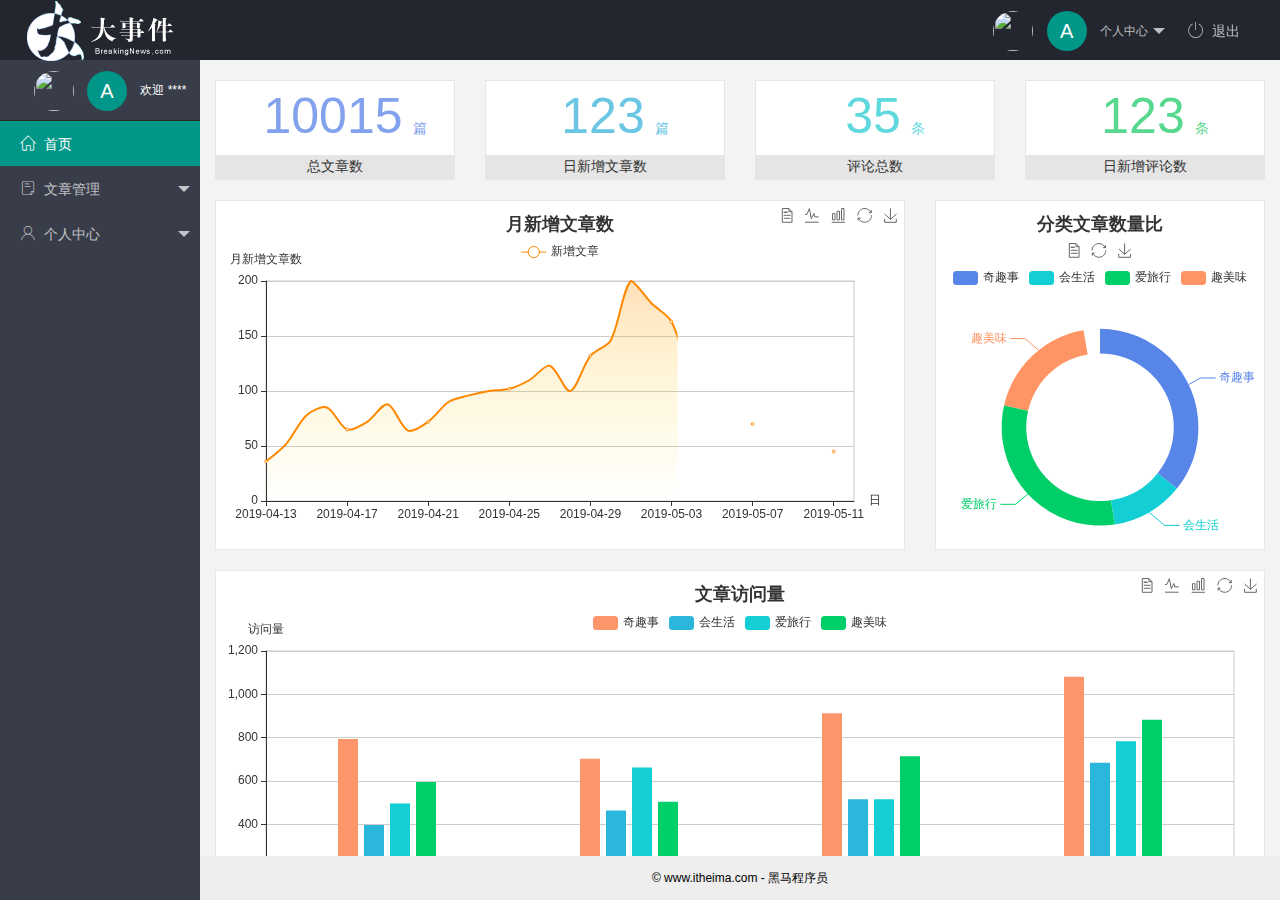
==== commit b57013eb: "完成个人中心模块" ====
--- a/index.html
+++ b/index.html
@@ -28,9 +28,9 @@
                         个人中心
                     </a>
                     <dl class="layui-nav-child">
-                        <dd><a href="">基本资料</a></dd>
-                        <dd><a href="">更换头像</a></dd>
-                        <dd><a href="">重置密码</a></dd>
+                        <dd><a href="/user/user_info.html" target="fm">基本资料</a></dd>
+                        <dd><a href="/user/user_avatar.html" target="fm">更换头像</a></dd>
+                        <dd><a href="/user/user_pwd.html" target="fm">重置密码</a></dd>
                     </dl>
                 </li>
                 <li class="layui-nav-item" ><a href="javascript:;" id="btnLogout"><span class="iconfont icon-tuichu"></span>退出</a></li>
@@ -60,9 +60,9 @@
                     <li class="layui-nav-item">
                         <a href="javascript:;"><span class="iconfont icon-user"></span>个人中心</a>
                         <dl class="layui-nav-child">
-                            <dd><a href="javascript:;"><i class="layui-icon layui-icon-app"></i>基本资料</a></dd>
-                            <dd><a href="javascript:;"><i class="layui-icon layui-icon-app"></i>更换头像</a></dd>
-                            <dd><a href="javascript:;"><i class="layui-icon layui-icon-app"></i>重置密码</a></dd>
+                            <dd><a href="/user/user_info.html" target="fm"><i class="layui-icon layui-icon-app"></i>基本资料</a></dd>
+                            <dd><a href="/user/user_avatar.html" target="fm"><i class="layui-icon layui-icon-app"></i>更换头像</a></dd>
+                            <dd><a href="/user/user_pwd.html" target="fm"><i class="layui-icon layui-icon-app"></i>重置密码</a></dd>
                         </dl>
                     </li>
                 </ul>
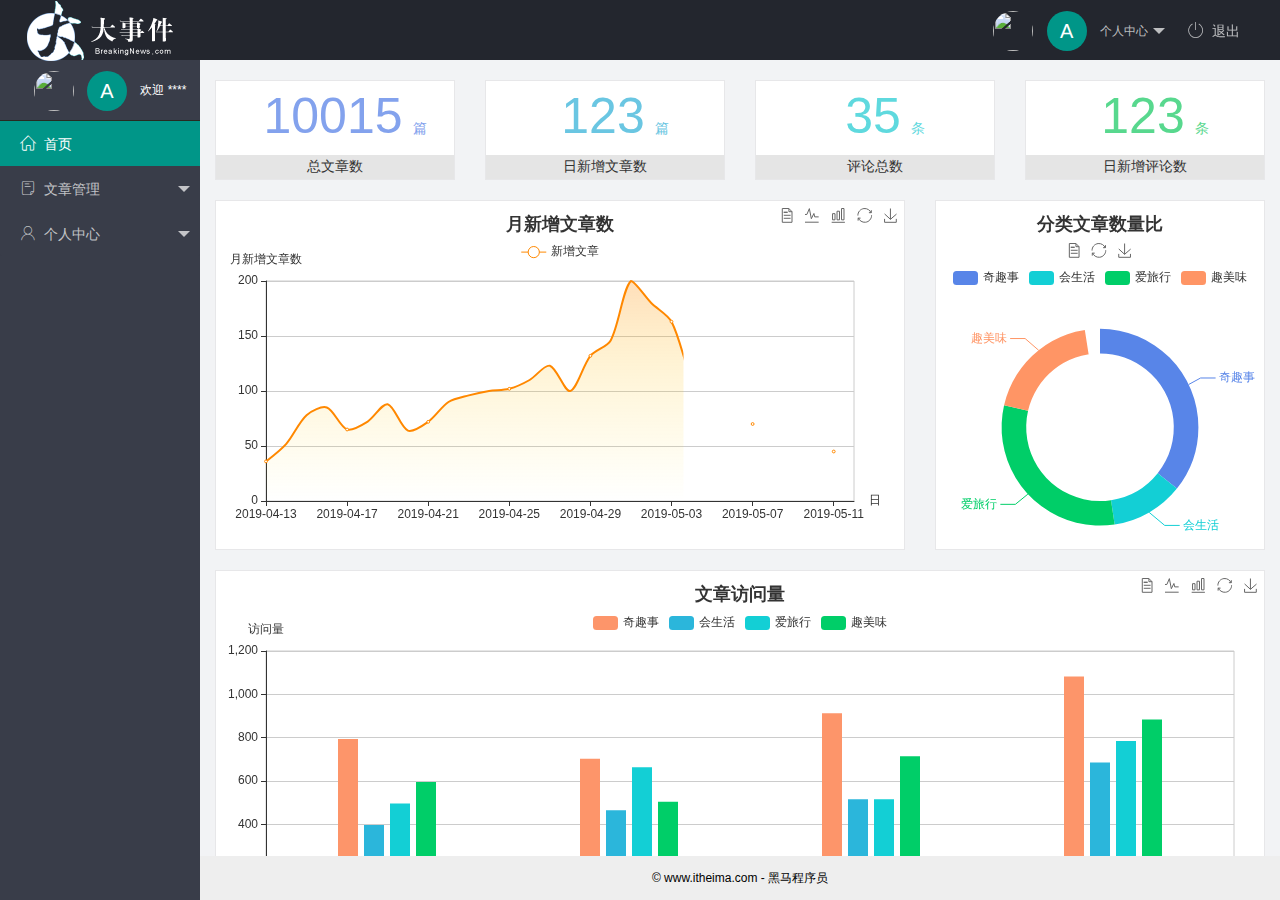
==== commit d3f706fd: "完成了文章管理功能" ====
--- a/index.html
+++ b/index.html
@@ -23,7 +23,7 @@
             <ul class="layui-nav layui-layout-right">
                 <li class="layui-nav-item">
                     <a href="javascript:;" class="userinfo">
-                        <img src="http://t.cn/RCzsdCq" class="layui-nav-img">
+                        <img src="" class="layui-nav-img">
                         <span class="text-avatar">A</span>
                         个人中心
                     </a>
@@ -33,7 +33,8 @@
                         <dd><a href="/user/user_pwd.html" target="fm">重置密码</a></dd>
                     </dl>
                 </li>
-                <li class="layui-nav-item" ><a href="javascript:;" id="btnLogout"><span class="iconfont icon-tuichu"></span>退出</a></li>
+                <li class="layui-nav-item"><a href="javascript:;" id="btnLogout"><span
+                            class="iconfont icon-tuichu"></span>退出</a></li>
             </ul>
         </div>
 
@@ -41,7 +42,7 @@
             <div class="layui-side-scroll">
                 <!-- 头部头像区域 -->
                 <div class="userinfo">
-                    <img src="http://t.cn/RCzsdCq" class="layui-nav-img">
+                    <img src="" class="layui-nav-img">
                     <span class="text-avatar">A</span>
                     <span id="welcome">欢迎 ****</span>
                 </div>
@@ -52,17 +53,23 @@
                     <li class="layui-nav-item">
                         <a class="" href="javascript:;"><span class="iconfont icon-16"></span>文章管理</a>
                         <dl class="layui-nav-child">
-                            <dd><a href="javascript:;"><i class="layui-icon layui-icon-app"></i>文章类别</a></dd>
-                            <dd><a href="javascript:;"><i class="layui-icon layui-icon-app"></i>文章列表</a></dd>
-                            <dd><a href="javascript:;"><i class="layui-icon layui-icon-app"></i>发表文章</a></dd>
+                            <dd><a href="/article/art_cate.html" target="fm"><i
+                                        class="layui-icon layui-icon-app"></i>文章类别</a></dd>
+                            <dd><a id="art_list"  href="/article/art_list.html" target="fm">
+                                <i class="layui-icon layui-icon-app"></i>文章列表</a></dd>
+                            <dd><a href="/article/art_pub.html" target="fm"><i
+                                        class="layui-icon layui-icon-app"></i>发表文章</a></dd>
                         </dl>
                     </li>
                     <li class="layui-nav-item">
                         <a href="javascript:;"><span class="iconfont icon-user"></span>个人中心</a>
                         <dl class="layui-nav-child">
-                            <dd><a href="/user/user_info.html" target="fm"><i class="layui-icon layui-icon-app"></i>基本资料</a></dd>
-                            <dd><a href="/user/user_avatar.html" target="fm"><i class="layui-icon layui-icon-app"></i>更换头像</a></dd>
-                            <dd><a href="/user/user_pwd.html" target="fm"><i class="layui-icon layui-icon-app"></i>重置密码</a></dd>
+                            <dd><a href="/user/user_info.html" target="fm"><i
+                                        class="layui-icon layui-icon-app"></i>基本资料</a></dd>
+                            <dd><a href="/user/user_avatar.html" target="fm"><i
+                                        class="layui-icon layui-icon-app"></i>更换头像</a></dd>
+                            <dd><a href="/user/user_pwd.html" target="fm"><i
+                                        class="layui-icon layui-icon-app"></i>重置密码</a></dd>
                         </dl>
                     </li>
                 </ul>
